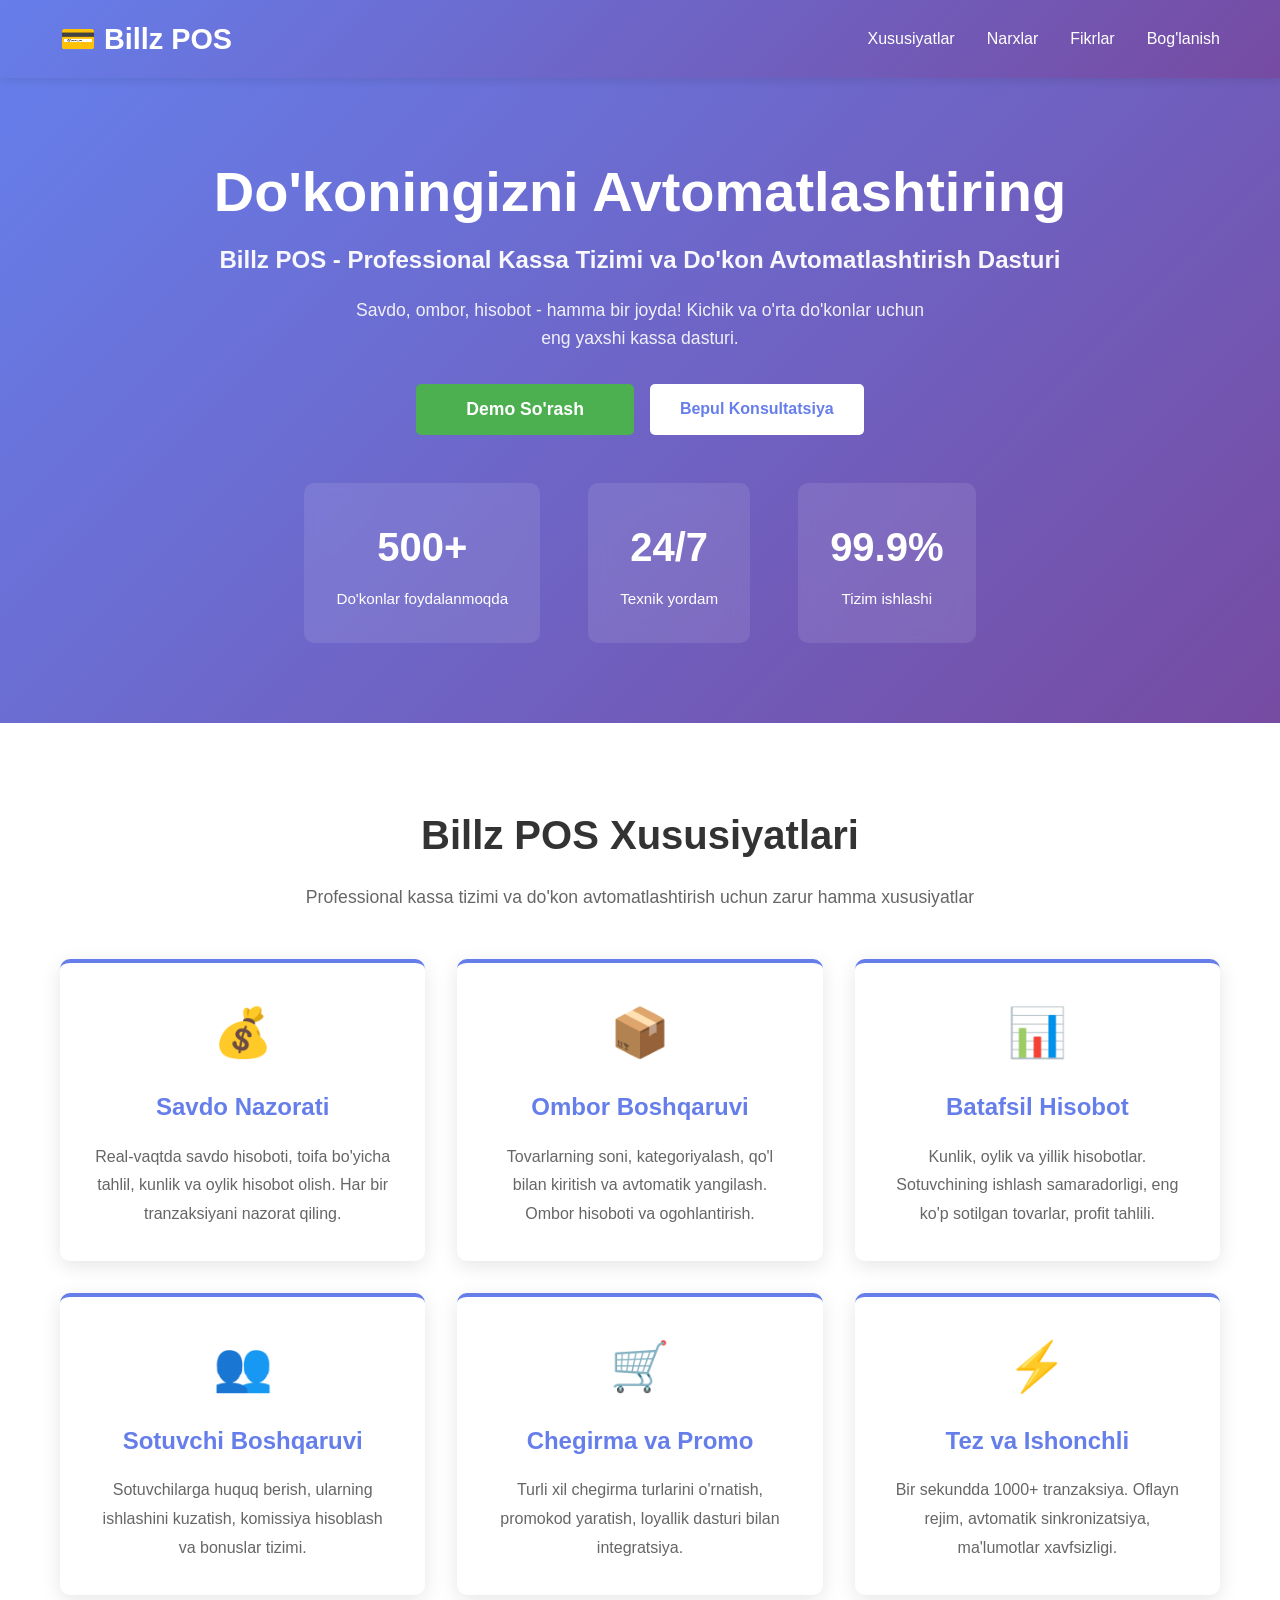
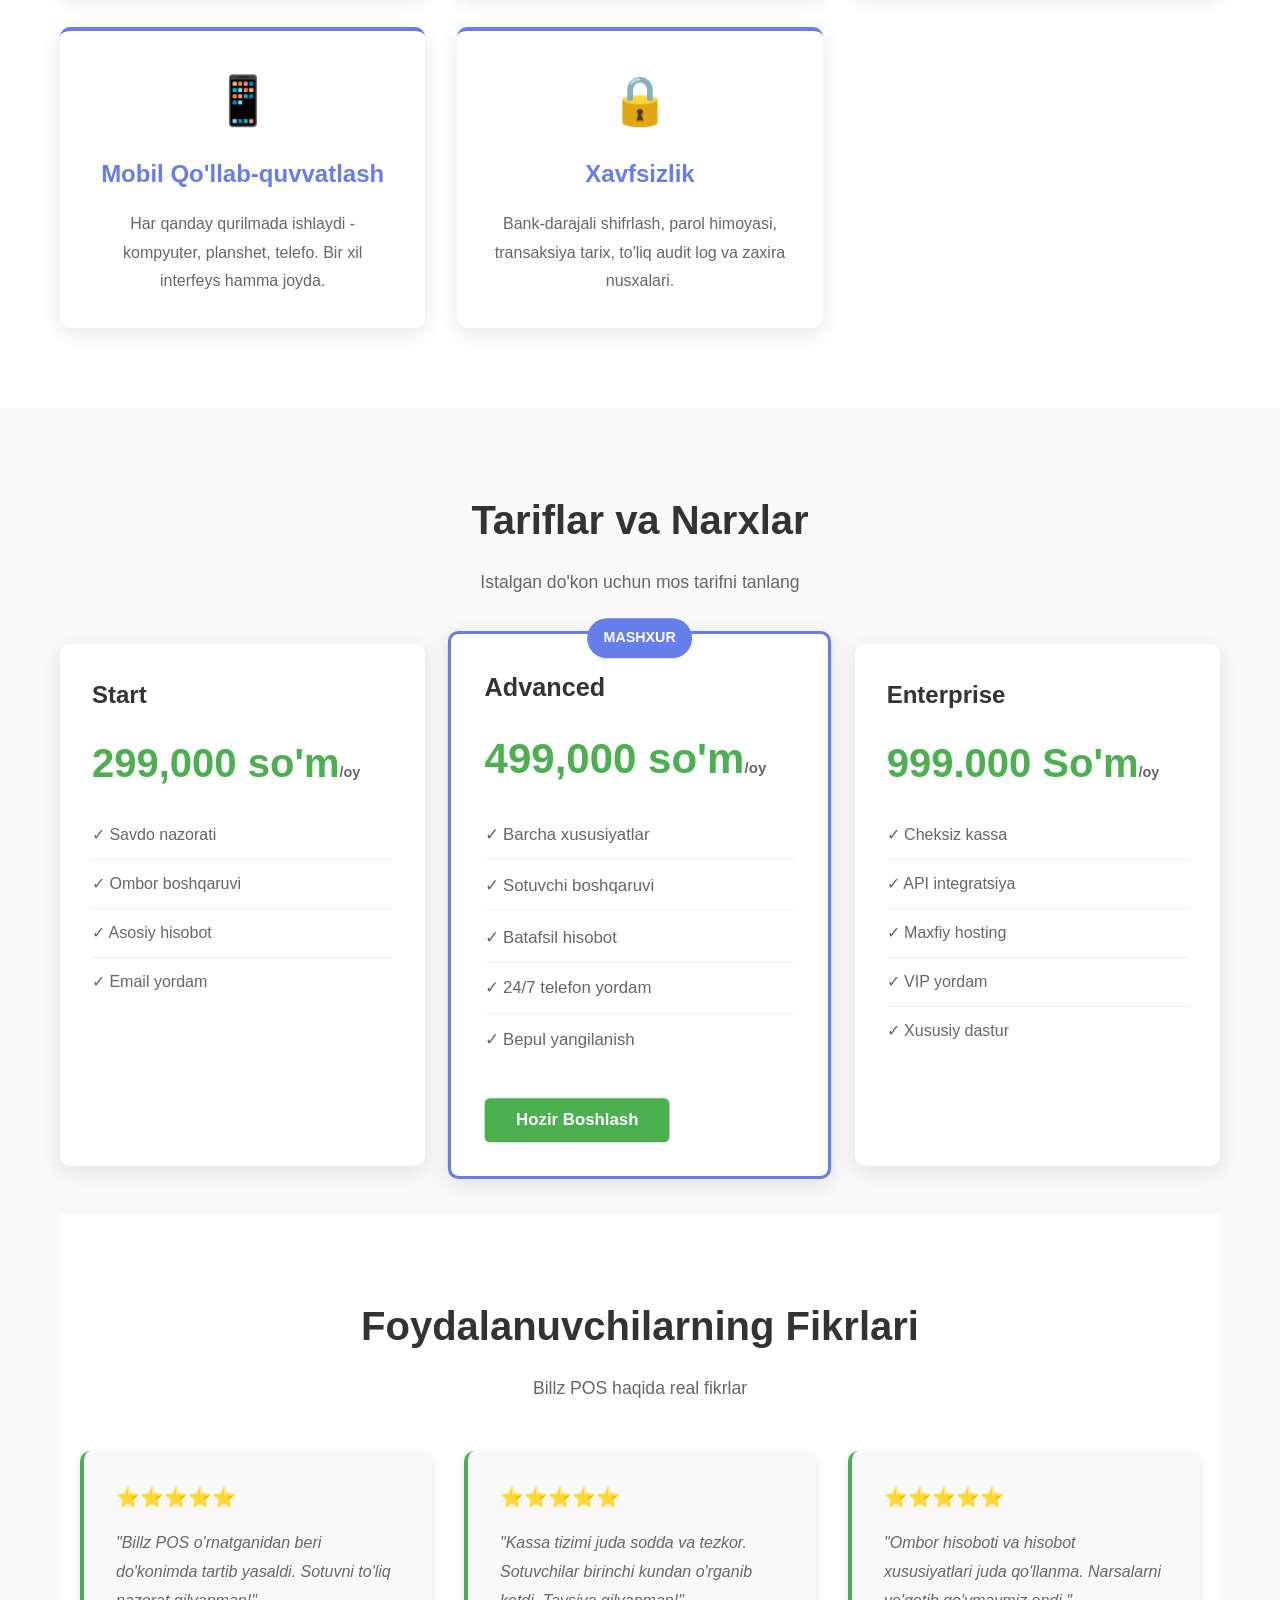
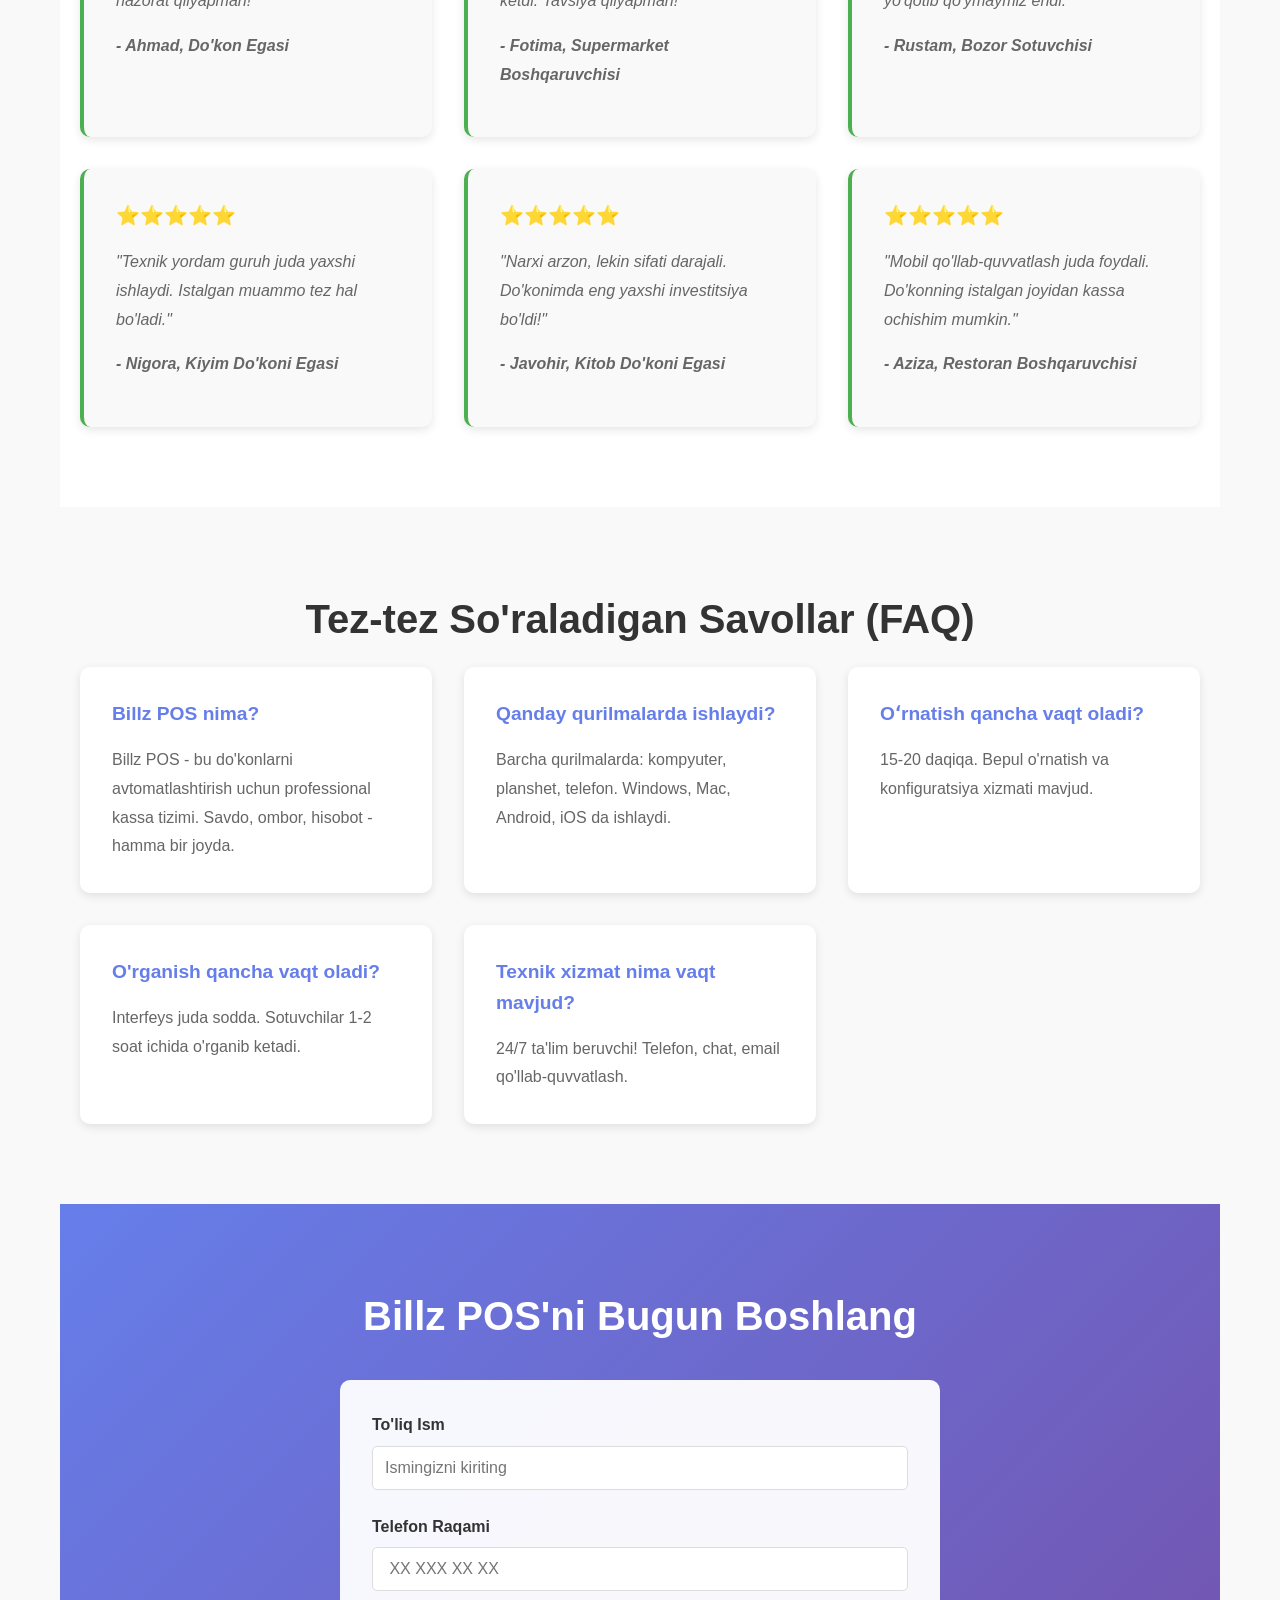
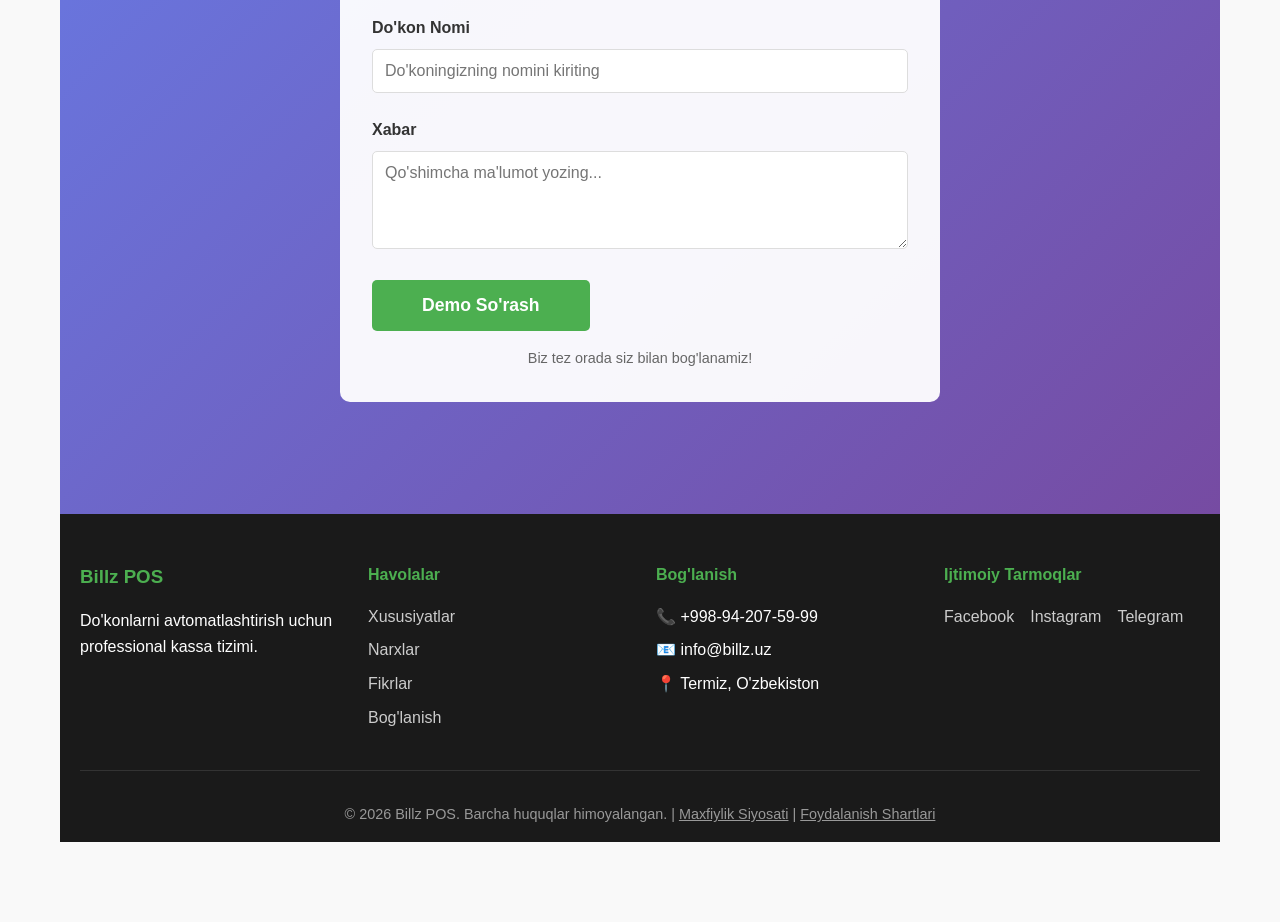
==== index.html @ 4528adb8 "Change demo button to submit type" ====
<!DOCTYPE html>
<html lang="uz">
<head>
  <meta charset="UTF-8">
  <meta name="viewport" content="width=device-width, initial-scale=1.0">
  <meta name="description" content="Billz POS - Do'konlarni avtomatlashtirish tizimi. Savdo, ombor va kassa nazorati. Kichik va o'rta do'konlar uchun ideal kassa tizimi.">
  <meta name="keywords" content="kassa tizim, POS tizim, do'kon avtomatlashtirish, savdo nazorati, ombor hisoboti, kassa dasturi">
  <meta name="author" content="Billz">
  <meta property="og:title" content="Billz POS - Do'konlarni Avtomatlashtirish">
  <meta property="og:description" content="Professional kassa tizimi va do'kon avtomatlashtirish. Savdo, ombor, hisobot - hamma bir joyda!">
  <meta property="og:type" content="website">
  <title>Billz POS - Do'konlarni Avtomatlashtirish | Professional Kassa Tizimi</title>
  <link rel="stylesheet" href="style.css">
  <link rel="icon" href="data:image/svg+xml,<svg xmlns='http://www.w3.org/2000/svg' viewBox='0 0 100 100'><text y='75' font-size='75' fill='%234CAF50'>₼</text></svg>">
</head>
<body>
  <!-- Navbar -->
  <nav class="navbar">
    <div class="container">
      <div class="logo">
        <h1>💳 Billz POS</h1>
      </div>
      <ul class="nav-links">
        <li><a href="#features">Xususiyatlar</a></li>
        <li><a href="#pricing">Narxlar</a></li>
        <li><a href="#reviews">Fikrlar</a></li>
        <li><a href="#contact">Bog'lanish</a></li>
      </ul>
    </div>
  </nav>

  <!-- Hero Section -->
  <section class="hero">
    <div class="container">
      <div class="hero-content">
        <h1>Do'koningizni Avtomatlashtiring</h1>
        <p class="tagline">Billz POS - Professional Kassa Tizimi va Do'kon Avtomatlashtirish Dasturi</p>
        <p class="description">Savdo, ombor, hisobot - hamma bir joyda! Kichik va o'rta do'konlar uchun eng yaxshi kassa dasturi.</p>
        
        <div class="cta-buttons">
          <button type="submit" class="btn btn-primary btn-large">Demo So'rash</button>
          <button class="btn btn-secondary" onclick="scrollToContact()">Bepul Konsultatsiya</button>
        </div>

        <div class="stats">
          <div class="stat">
            <h3>500+</h3>
            <p>Do'konlar foydalanmoqda</p>
          </div>
          <div class="stat">
            <h3>24/7</h3>
            <p>Texnik yordam</p>
          </div>
          <div class="stat">
            <h3>99.9%</h3>
            <p>Tizim ishlashi</p>
          </div>
        </div>
      </div>
    </div>
  </section>

  <!-- Features Section -->
  <section id="features" class="features">
    <div class="container">
      <h2>Billz POS Xususiyatlari</h2>
      <p class="section-subtitle">Professional kassa tizimi va do'kon avtomatlashtirish uchun zarur hamma xususiyatlar</p>

      <div class="features-grid">
        <div class="feature-card">
          <div class="feature-icon">💰</div>
          <h3>Savdo Nazorati</h3>
          <p>Real-vaqtda savdo hisoboti, toifa bo'yicha tahlil, kunlik va oylik hisobot olish. Har bir tranzaksiyani nazorat qiling.</p>
        </div>

        <div class="feature-card">
          <div class="feature-icon">📦</div>
          <h3>Ombor Boshqaruvi</h3>
          <p>Tovarlarning soni, kategoriyalash, qo'l bilan kiritish va avtomatik yangilash. Ombor hisoboti va ogohlantirish.</p>
        </div>

        <div class="feature-card">
          <div class="feature-icon">📊</div>
          <h3>Batafsil Hisobot</h3>
          <p>Kunlik, oylik va yillik hisobotlar. Sotuvchining ishlash samaradorligi, eng ko'p sotilgan tovarlar, profit tahlili.</p>
        </div>

        <div class="feature-card">
          <div class="feature-icon">👥</div>
          <h3>Sotuvchi Boshqaruvi</h3>
          <p>Sotuvchilarga huquq berish, ularning ishlashini kuzatish, komissiya hisoblash va bonuslar tizimi.</p>
        </div>

        <div class="feature-card">
          <div class="feature-icon">🛒</div>
          <h3>Chegirma va Promo</h3>
          <p>Turli xil chegirma turlarini o'rnatish, promokod yaratish, loyallik dasturi bilan integratsiya.</p>
        </div>

        <div class="feature-card">
          <div class="feature-icon">⚡</div>
          <h3>Tez va Ishonchli</h3>
          <p>Bir sekundda 1000+ tranzaksiya. Oflayn rejim, avtomatik sinkronizatsiya, ma'lumotlar xavfsizligi.</p>
        </div>

        <div class="feature-card">
          <div class="feature-icon">📱</div>
          <h3>Mobil Qo'llab-quvvatlash</h3>
          <p>Har qanday qurilmada ishlaydi - kompyuter, planshet, telefo. Bir xil interfeys hamma joyda.</p>
        </div>

        <div class="feature-card">
          <div class="feature-icon">🔒</div>
          <h3>Xavfsizlik</h3>
          <p>Bank-darajali shifrlash, parol himoyasi, transaksiya tarix, to'liq audit log va zaxira nusxalari.</p>
        </div>
      </div>
    </div>
  </section>

  <!-- Pricing Section -->
  <section id="pricing" class="pricing">
    <div class="container">
      <h2>Tariflar va Narxlar</h2>
      <p class="section-subtitle">Istalgan do'kon uchun mos tarifni tanlang</p>

      <div class="pricing-grid">
        <div class="pricing-card">
          <h3>Start</h3>
          <p class="price">299,000 so'm<span>/oy</span></p>
          <ul class="features-list">
            <li>✓ Savdo nazorati</li>
            <li>✓ Ombor boshqaruvi</li>
            <li>✓ Asosiy hisobot</li>
            <li>✓ Email yordam</li>
          </ul>
          <button class="btn btn-outline">Tanlash</button>
        </div>

        <div class="pricing-card featured">
          <span class="badge">MASHXUR</span>
          <h3>Advanced</h3>
          <p class="price">499,000 so'm<span>/oy</span></p>
          <ul class="features-list">
            <li>✓ Barcha xususiyatlar</li>
            <li>✓ Sotuvchi boshqaruvi</li>
            <li>✓ Batafsil hisobot</li>
            <li>✓ 24/7 telefon yordam</li>
            <li>✓ Bepul yangilanish</li>
          </ul>
          <button class="btn btn-primary">Hozir Boshlash</button>
        </div>

        <div class="pricing-card">
          <h3>Enterprise</h3>
          <p class="price">999.000 So'm<span>/oy</span></p>
          <ul class="features-list">
            <li>✓ Cheksiz kassa</li>
            <li>✓ API integratsiya</li>
            <li>✓ Maxfiy hosting</li>
            <li>✓ VIP yordam</li>
            <li>✓ Xususiy dastur</li>
          </ul>
          <button class="btn btn-outline">Murojaat Qilish</button>
        </div>
      </div>

  <!-- Reviews Section -->
  <section id="reviews" class="reviews">
    <div class="container">
      <h2>Foydalanuvchilarning Fikrlari</h2>
      <p class="section-subtitle">Billz POS haqida real fikrlar</p>

      <div class="reviews-grid">
        <div class="review-card">
          <div class="stars">⭐⭐⭐⭐⭐</div>
          <p>"Billz POS o'rnatganidan beri do'konimda tartib yasaldi. Sotuvni to'liq nazorat qilyapman!"</p>
          <p class="reviewer">- Ahmad, Do'kon Egasi</p>
        </div>

        <div class="review-card">
          <div class="stars">⭐⭐⭐⭐⭐</div>
          <p>"Kassa tizimi juda sodda va tezkor. Sotuvchilar birinchi kundan o'rganib ketdi. Tavsiya qilyapman!"</p>
          <p class="reviewer">- Fotima, Supermarket Boshqaruvchisi</p>
        </div>

        <div class="review-card">
          <div class="stars">⭐⭐⭐⭐⭐</div>
          <p>"Ombor hisoboti va hisobot xususiyatlari juda qo'llanma. Narsalarni yo'qotib qo'ymaymiz endi."</p>
          <p class="reviewer">- Rustam, Bozor Sotuvchisi</p>
        </div>

        <div class="review-card">
          <div class="stars">⭐⭐⭐⭐⭐</div>
          <p>"Texnik yordam guruh juda yaxshi ishlaydi. Istalgan muammo tez hal bo'ladi."</p>
          <p class="reviewer">- Nigora, Kiyim Do'koni Egasi</p>
        </div>

        <div class="review-card">
          <div class="stars">⭐⭐⭐⭐⭐</div>
          <p>"Narxi arzon, lekin sifati darajali. Do'konimda eng yaxshi investitsiya bo'ldi!"</p>
          <p class="reviewer">- Javohir, Kitob Do'koni Egasi</p>
        </div>

        <div class="review-card">
          <div class="stars">⭐⭐⭐⭐⭐</div>
          <p>"Mobil qo'llab-quvvatlash juda foydali. Do'konning istalgan joyidan kassa ochishim mumkin."</p>
          <p class="reviewer">- Aziza, Restoran Boshqaruvchisi</p>
        </div>
      </div>
    </div>
  </section>

  <!-- FAQ Section -->
  <section class="faq">
    <div class="container">
      <h2>Tez-tez So'raladigan Savollar (FAQ)</h2>
      
      <div class="faq-grid">
        <div class="faq-item">
          <h3>Billz POS nima?</h3>
          <p>Billz POS - bu do'konlarni avtomatlashtirish uchun professional kassa tizimi. Savdo, ombor, hisobot - hamma bir joyda.</p>
        </div>

        <div class="faq-item">
          <h3>Qanday qurilmalarda ishlaydi?</h3>
          <p>Barcha qurilmalarda: kompyuter, planshet, telefon. Windows, Mac, Android, iOS da ishlaydi.</p>
        </div>

        <div class="faq-item">
          <h3>Oʻrnatish qancha vaqt oladi?</h3>
          <p>15-20 daqiqa. Bepul o'rnatish va konfiguratsiya xizmati mavjud.</p>
        </div>

        <div class="faq-item">
          <h3>O'rganish qancha vaqt oladi?</h3>
          <p>Interfeys juda sodda. Sotuvchilar 1-2 soat ichida o'rganib ketadi.</p>
        </div>

 

        <div class="faq-item">
          <h3>Texnik xizmat nima vaqt mavjud?</h3>
          <p>24/7 ta'lim beruvchi! Telefon, chat, email qo'llab-quvvatlash.</p>
        </div>
      </div>
    </div>
  </section>

  <!-- Contact Section -->
  <section id="contact" class="contact">
    <div class="container">
      <h2>Billz POS'ni Bugun Boshlang</h2>

      <form class="contact-form" onsubmit="handleSubmit(event)">
        <div class="form-group">
          <label>To'liq Ism</label>
          <input type="text" placeholder="Ismingizni kiriting" required>
        </div>

        <div class="form-group">
          <label>Telefon Raqami</label>
          <input type="tel" placeholder=" XX XXX XX XX" required>
        </div>

        <div class="form-group">
          <label>Do'kon Nomi</label>
          <input type="text" placeholder="Do'koningizning nomini kiriting" required>
        </div>

        <div class="form-group">
          <label>Xabar</label>
          <textarea placeholder="Qo'shimcha ma'lumot yozing..." rows="4"></textarea>
        </div>

        <button type="submit" class="btn btn-primary btn-large">Demo So'rash</button>
        <p class="form-note">Biz tez orada siz bilan bog'lanamiz!</p>
      </form>
    </div>
  </section>

  <!-- Footer -->
  <footer class="footer">
    <div class="container">
      <div class="footer-content">
        <div class="footer-section">
          <h3>Billz POS</h3>
          <p>Do'konlarni avtomatlashtirish uchun professional kassa tizimi.</p>
        </div>

        <div class="footer-section">
          <h4>Havolalar</h4>
          <ul>
            <li><a href="#features">Xususiyatlar</a></li>
            <li><a href="#pricing">Narxlar</a></li>
            <li><a href="#reviews">Fikrlar</a></li>
            <li><a href="#contact">Bog'lanish</a></li>
          </ul>
        </div>

        <div class="footer-section">
          <h4>Bog'lanish</h4>
          <ul>
            <li>📞 +998-94-207-59-99</li>
            <li>📧 info@billz.uz</li>
            <li>📍 Termiz, O'zbekiston</li>
          </ul>
        </div>

        <div class="footer-section">
          <h4>Ijtimoiy Tarmoqlar</h4>
          <div class="social-links">
            <a href="#">Facebook</a>
            <a href="#">Instagram</a>
            <a href="#">Telegram</a>
          </div>
        </div>
      </div>

      <div class="footer-bottom">
        <p>&copy; 2026 Billz POS. Barcha huquqlar himoyalangan. | <a href="#">Maxfiylik Siyosati</a> | <a href="#">Foydalanish Shartlari</a></p>
      </div>
    </div>
  </footer>

  <script src="script.js"></script>
</body>
</html>
---- style.css ----
* {
  margin: 0;
  padding: 0;
  box-sizing: border-box;
}

body {
  font-family: 'Segoe UI', Tahoma, Geneva, Verdana, sans-serif;
  line-height: 1.6;
  color: #333;
  background-color: #f9f9f9;
}

.container {
  max-width: 1200px;
  margin: 0 auto;
  padding: 0 20px;
}

/* Navbar */
.navbar {
  background: linear-gradient(135deg, #667eea 0%, #764ba2 100%);
  color: white;
  padding: 1rem 0;
  position: sticky;
  top: 0;
  z-index: 100;
  box-shadow: 0 2px 10px rgba(0, 0, 0, 0.1);
}

.navbar .container {
  display: flex;
  justify-content: space-between;
  align-items: center;
}

.navbar .logo h1 {
  font-size: 1.8rem;
  font-weight: bold;
}

.nav-links {
  display: flex;
  list-style: none;
  gap: 2rem;
}

.nav-links a {
  color: white;
  text-decoration: none;
  transition: opacity 0.3s;
  font-weight: 500;
}

.nav-links a:hover {
  opacity: 0.8;
}

/* Hero Section */
.hero {
  background: linear-gradient(135deg, #667eea 0%, #764ba2 100%);
  color: white;
  padding: 80px 0;
  text-align: center;
}

.hero-content h1 {
  font-size: 3.5rem;
  margin-bottom: 1rem;
  font-weight: bold;
  line-height: 1.2;
}

.hero-content .tagline {
  font-size: 1.5rem;
  margin-bottom: 1rem;
  opacity: 0.95;
  font-weight: 600;
}

.hero-content .description {
  font-size: 1.1rem;
  margin-bottom: 2rem;
  opacity: 0.9;
  max-width: 600px;
  margin-left: auto;
  margin-right: auto;
}

/* CTA Buttons */
.cta-buttons {
  display: flex;
  gap: 1rem;
  justify-content: center;
  margin-bottom: 3rem;
  flex-wrap: wrap;
}

.btn {
  padding: 12px 30px;
  border: none;
  border-radius: 5px;
  font-size: 1rem;
  font-weight: 600;
  cursor: pointer;
  transition: all 0.3s ease;
  text-decoration: none;
  display: inline-block;
}

.btn-primary {
  background: #4CAF50;
  color: white;
}

.btn-primary:hover {
  background: #45a049;
  transform: translateY(-2px);
  box-shadow: 0 5px 15px rgba(76, 175, 80, 0.4);
}

.btn-secondary {
  background: white;
  color: #667eea;
}

.btn-secondary:hover {
  background: #f0f0f0;
  transform: translateY(-2px);
}

.btn-outline {
  background: transparent;
  color: white;
  border: 2px solid white;
}

.btn-outline:hover {
  background: white;
  color: #667eea;
}

.btn-large {
  padding: 15px 50px;
  font-size: 1.1rem;
}

/* Stats */
.stats {
  display: flex;
  justify-content: center;
  gap: 3rem;
  flex-wrap: wrap;
  margin-top: 2rem;
}

.stat {
  background: rgba(255, 255, 255, 0.1);
  padding: 2rem;
  border-radius: 10px;
  backdrop-filter: blur(10px);
}

.stat h3 {
  font-size: 2.5rem;
  margin-bottom: 0.5rem;
}

.stat p {
  font-size: 0.95rem;
}

/* Features Section */
.features {
  padding: 80px 0;
  background: white;
}

.features h2,
.pricing h2,
.reviews h2,
.faq h2 {
  font-size: 2.5rem;
  text-align: center;
  margin-bottom: 1rem;
  color: #333;
}

.section-subtitle {
  text-align: center;
  font-size: 1.1rem;
  color: #666;
  margin-bottom: 3rem;
}

.features-grid {
  display: grid;
  grid-template-columns: repeat(auto-fit, minmax(300px, 1fr));
  gap: 2rem;
}

.feature-card {
  background: white;
  padding: 2rem;
  border-radius: 10px;
  box-shadow: 0 5px 20px rgba(0, 0, 0, 0.1);
  transition: all 0.3s ease;
  border-top: 4px solid #667eea;
  text-align: center;
}

.feature-card:hover {
  transform: translateY(-10px);
  box-shadow: 0 10px 30px rgba(0, 0, 0, 0.15);
}

.feature-icon {
  font-size: 3rem;
  margin-bottom: 1rem;
}

.feature-card h3 {
  font-size: 1.5rem;
  margin-bottom: 1rem;
  color: #667eea;
}

.feature-card p {
  color: #666;
  line-height: 1.8;
}

/* Pricing Section */
.pricing {
  padding: 80px 0;
  background: #f9f9f9;
}

.pricing-grid {
  display: grid;
  grid-template-columns: repeat(auto-fit, minmax(300px, 1fr));
  gap: 2rem;
  margin-bottom: 3rem;
}

.pricing-card {
  background: white;
  padding: 2rem;
  border-radius: 10px;
  box-shadow: 0 5px 20px rgba(0, 0, 0, 0.1);
  transition: all 0.3s ease;
  position: relative;
}

.pricing-card:hover {
  transform: translateY(-10px);
  box-shadow: 0 10px 30px rgba(0, 0, 0, 0.15);
}

.pricing-card.featured {
  border: 3px solid #667eea;
  transform: scale(1.05);
}

.pricing-card .badge {
  position: absolute;
  top: -15px;
  left: 50%;
  transform: translateX(-50%);
  background: #667eea;
  color: white;
  padding: 0.5rem 1rem;
  border-radius: 20px;
  font-size: 0.85rem;
  font-weight: bold;
}

.pricing-card h3 {
  font-size: 1.5rem;
  margin-bottom: 1rem;
  color: #333;
}

.price {
  font-size: 2.5rem;
  color: #4CAF50;
  font-weight: bold;
  margin-bottom: 1rem;
}

.price span {
  font-size: 0.9rem;
  color: #666;
}

.features-list {
  list-style: none;
  margin-bottom: 2rem;
}

.features-list li {
  padding: 0.7rem 0;
  border-bottom: 1px solid #eee;
  color: #666;
}

.features-list li:last-child {
  border-bottom: none;
}

.pricing-note {
  text-align: center;
  background: #fff3cd;
  padding: 1.5rem;
  border-radius: 10px;
  color: #856404;
}

/* Reviews Section */
.reviews {
  padding: 80px 0;
  background: white;
}

.reviews-grid {
  display: grid;
  grid-template-columns: repeat(auto-fit, minmax(300px, 1fr));
  gap: 2rem;
}

.review-card {
  background: #f9f9f9;
  padding: 2rem;
  border-radius: 10px;
  box-shadow: 0 3px 10px rgba(0, 0, 0, 0.1);
  border-left: 4px solid #4CAF50;
}

.review-card .stars {
  font-size: 1.2rem;
  margin-bottom: 1rem;
}

.review-card p {
  margin-bottom: 1rem;
  color: #666;
  line-height: 1.8;
  font-style: italic;
}

.reviewer {
  font-weight: 600;
  color: #667eea;
  font-style: normal;
}

/* FAQ Section */
.faq {
  padding: 80px 0;
  background: #f9f9f9;
}

.faq-grid {
  display: grid;
  grid-template-columns: repeat(auto-fit, minmax(300px, 1fr));
  gap: 2rem;
}

.faq-item {
  background: white;
  padding: 2rem;
  border-radius: 10px;
  box-shadow: 0 3px 10px rgba(0, 0, 0, 0.1);
}

.faq-item h3 {
  color: #667eea;
  margin-bottom: 1rem;
  font-size: 1.2rem;
}

.faq-item p {
  color: #666;
  line-height: 1.8;
}

/* Contact Section */
.contact {
  padding: 80px 0;
  background: linear-gradient(135deg, #667eea 0%, #764ba2 100%);
  color: white;
}

.contact h2 {
  color: white;
}

.contact-form {
  max-width: 600px;
  margin: 2rem auto;
  background: rgba(255, 255, 255, 0.95);
  padding: 2rem;
  border-radius: 10px;
  color: #333;
}

.form-group {
  margin-bottom: 1.5rem;
}

.form-group label {
  display: block;
  margin-bottom: 0.5rem;
  font-weight: 600;
  color: #333;
}

.form-group input,
.form-group textarea {
  width: 100%;
  padding: 12px;
  border: 1px solid #ddd;
  border-radius: 5px;
  font-size: 1rem;
  font-family: inherit;
}

.form-group input:focus,
.form-group textarea:focus {
  outline: none;
  border-color: #667eea;
  box-shadow: 0 0 5px rgba(102, 126, 234, 0.3);
}

.form-note {
  text-align: center;
  color: #666;
  margin-top: 1rem;
  font-size: 0.9rem;
}

/* Footer */
.footer {
  background: #1a1a1a;
  color: white;
  padding: 3rem 0 1rem;
}

.footer-content {
  display: grid;
  grid-template-columns: repeat(auto-fit, minmax(250px, 1fr));
  gap: 2rem;
  margin-bottom: 2rem;
}

.footer-section h3,
.footer-section h4 {
  margin-bottom: 1rem;
  color: #4CAF50;
}

.footer-section ul {
  list-style: none;
}

.footer-section ul li {
  margin-bottom: 0.5rem;
}

.footer-section a {
  color: #ccc;
  text-decoration: none;
  transition: color 0.3s;
}

.footer-section a:hover {
  color: #4CAF50;
}

.social-links {
  display: flex;
  gap: 1rem;
}

.footer-bottom {
  text-align: center;
  padding-top: 2rem;
  border-top: 1px solid #333;
  color: #999;
  font-size: 0.9rem;
}

.footer-bottom a {
  color: #999;
}

.footer-bottom a:hover {
  color: #4CAF50;
}

/* Responsive Design */
@media (max-width: 768px) {
  .nav-links {
    gap: 1rem;
    font-size: 0.9rem;
  }

  .hero-content h1 {
    font-size: 2.5rem;
  }

  .hero-content .tagline {
    font-size: 1.2rem;
  }

  .cta-buttons {
    flex-direction: column;
    gap: 0.5rem;
  }

  .btn {
    width: 100%;
  }

  .stats {
    gap: 1.5rem;
    margin-top: 1rem;
  }

  .stat {
    padding: 1rem;
  }

  .stat h3 {
    font-size: 2rem;
  }

  .features h2,
  .pricing h2,
  .reviews h2,
  .faq h2 {
    font-size: 2rem;
  }

  .pricing-card.featured {
    transform: scale(1);
  }

  .contact-form {
    padding: 1.5rem;
  }
}

@media (max-width: 480px) {
  .navbar .logo h1 {
    font-size: 1.3rem;
  }

  .nav-links {
    gap: 0.5rem;
    font-size: 0.75rem;
  }

  .hero-content h1 {
    font-size: 1.8rem;
  }

  .hero-content .tagline {
    font-size: 1rem;
  }

  .hero-content .description {
    font-size: 0.95rem;
  }

  .features-grid,
  .pricing-grid,
  .reviews-grid,
  .faq-grid {
    grid-template-columns: 1fr;
  }

  .footer-content {
    grid-template-columns: 1fr;
  }
}
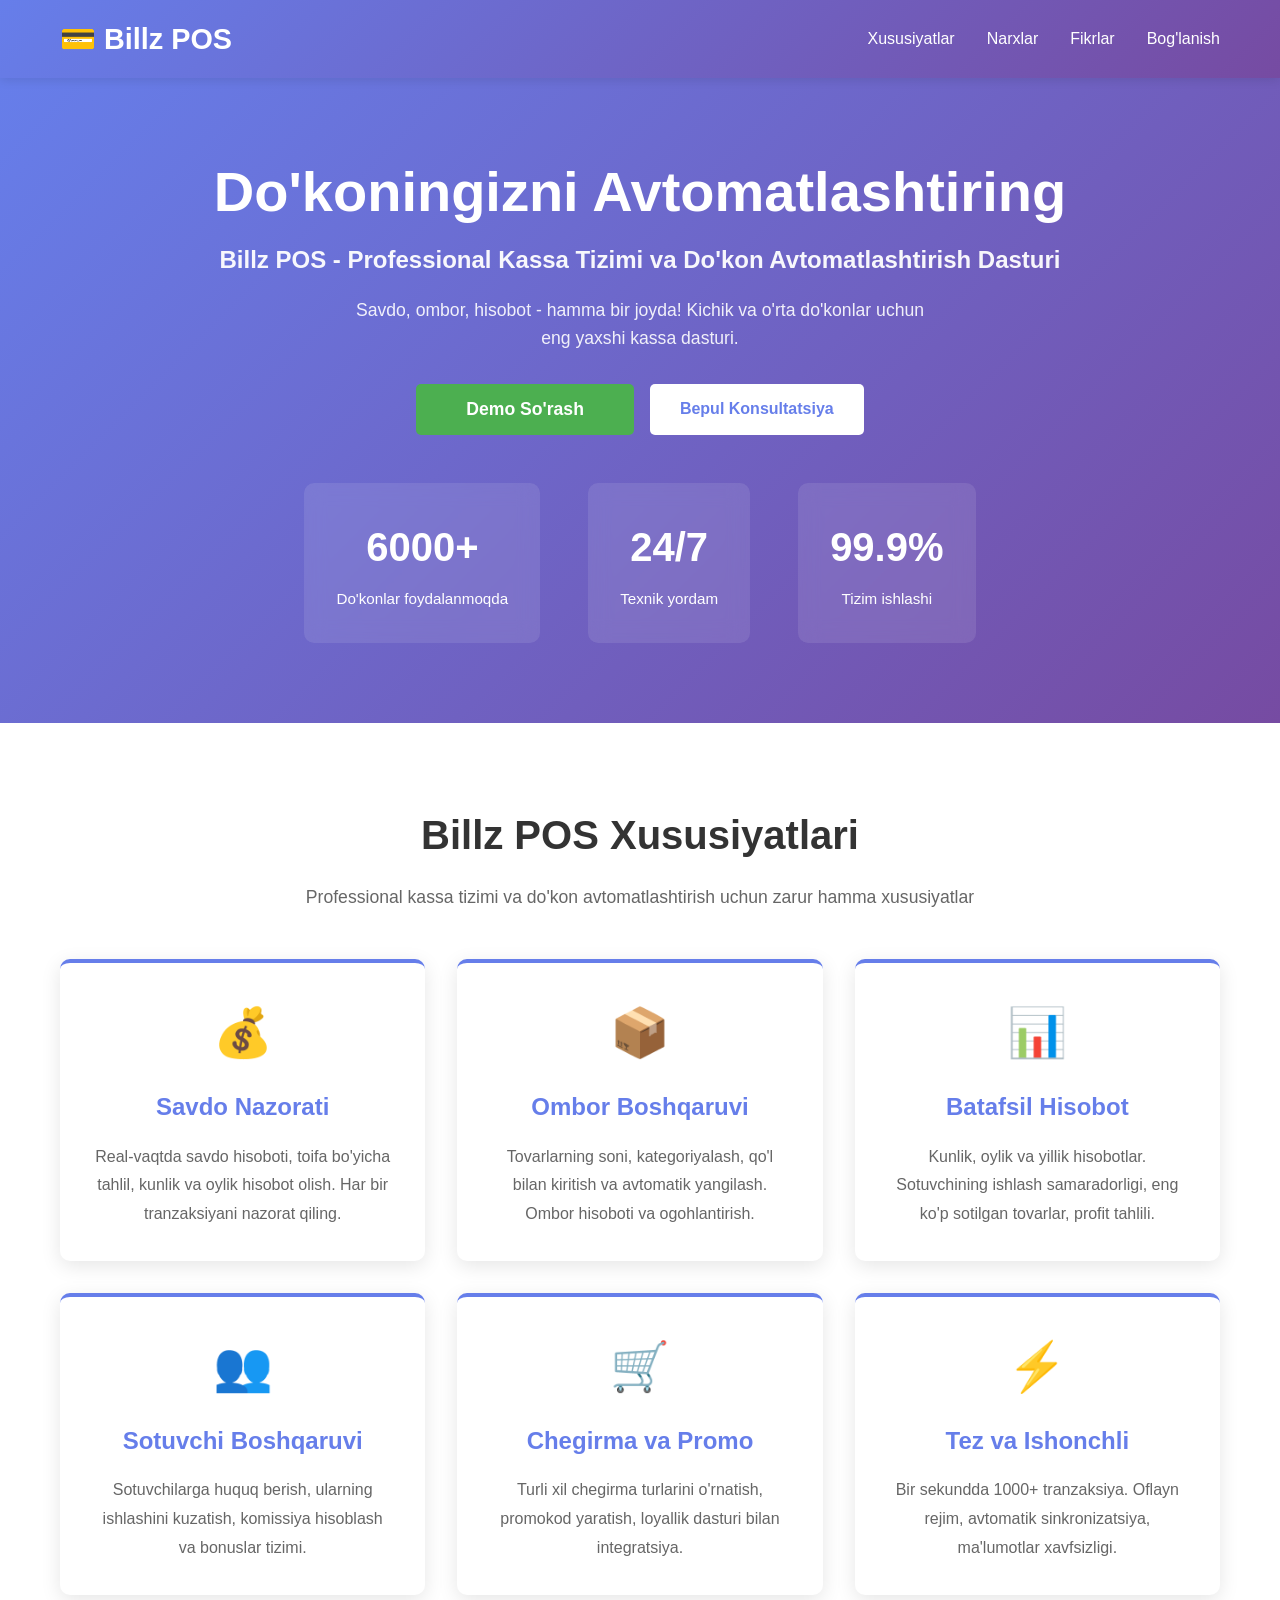
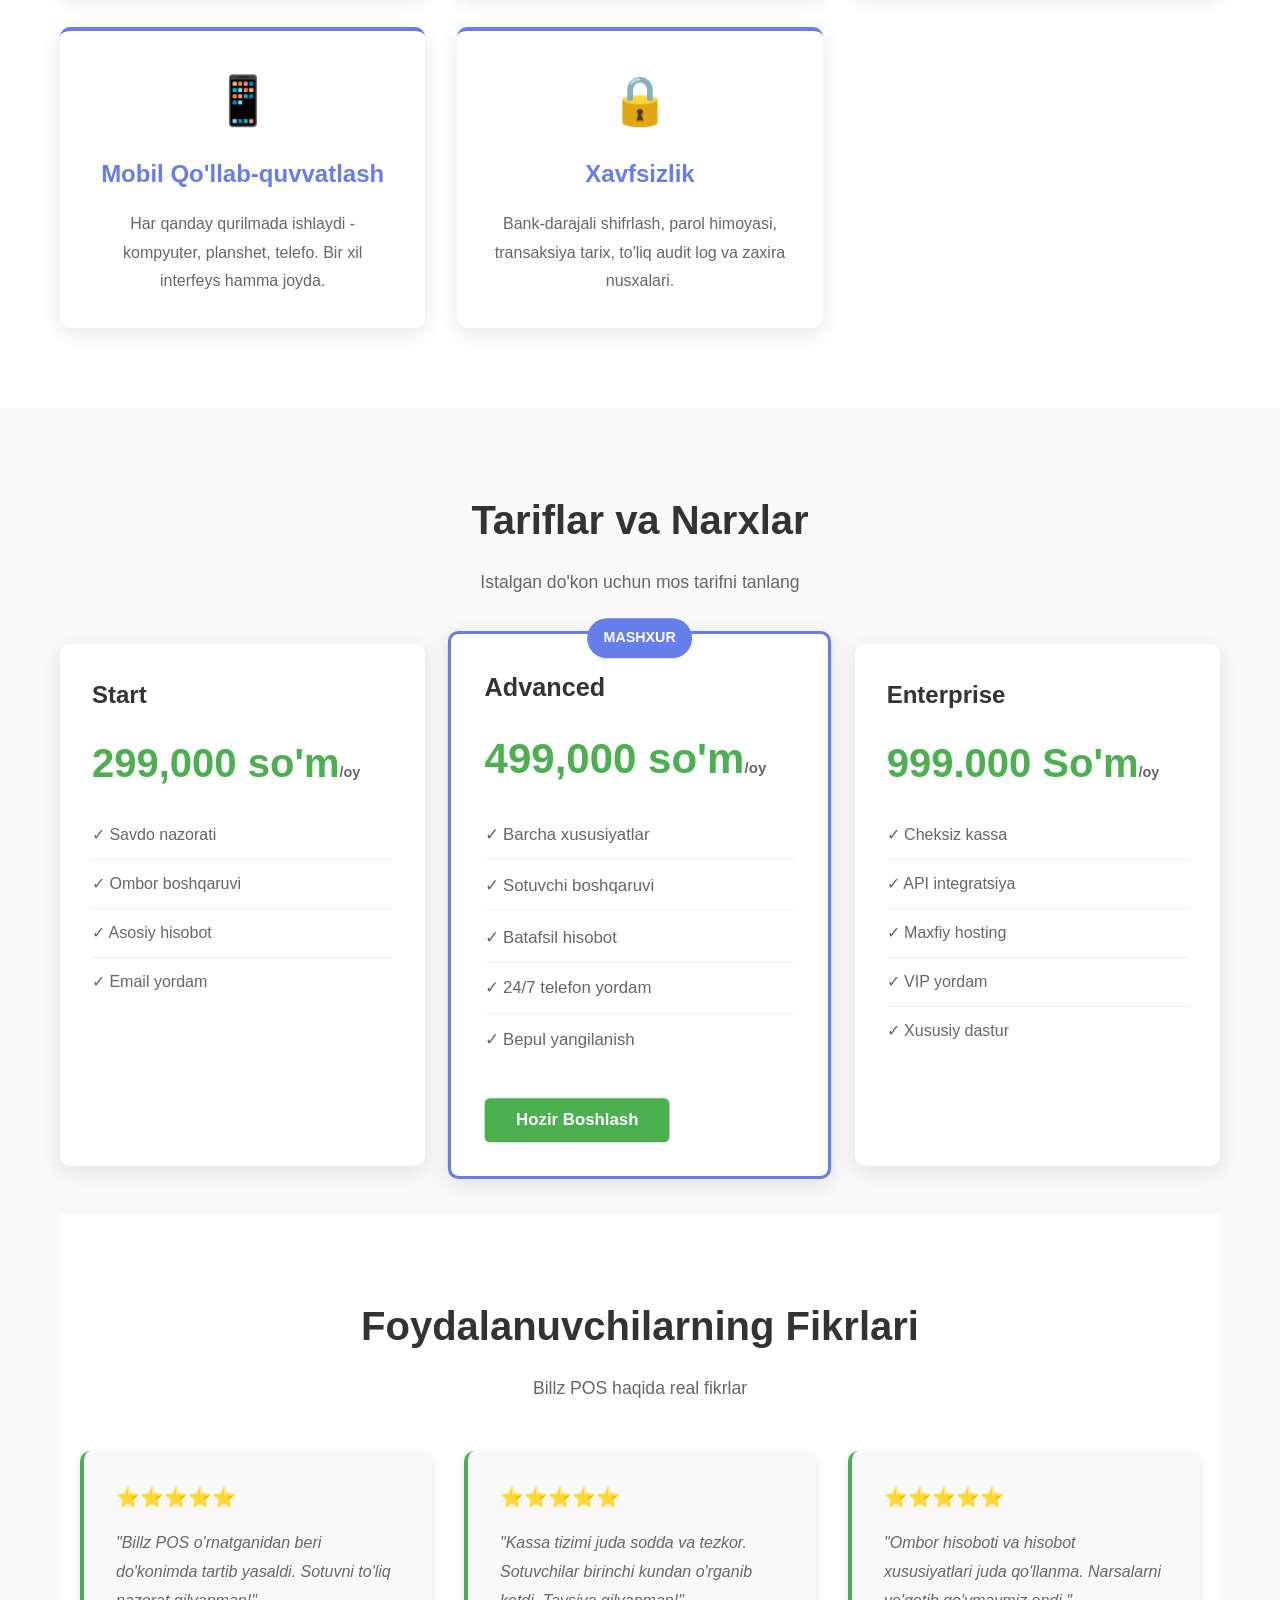
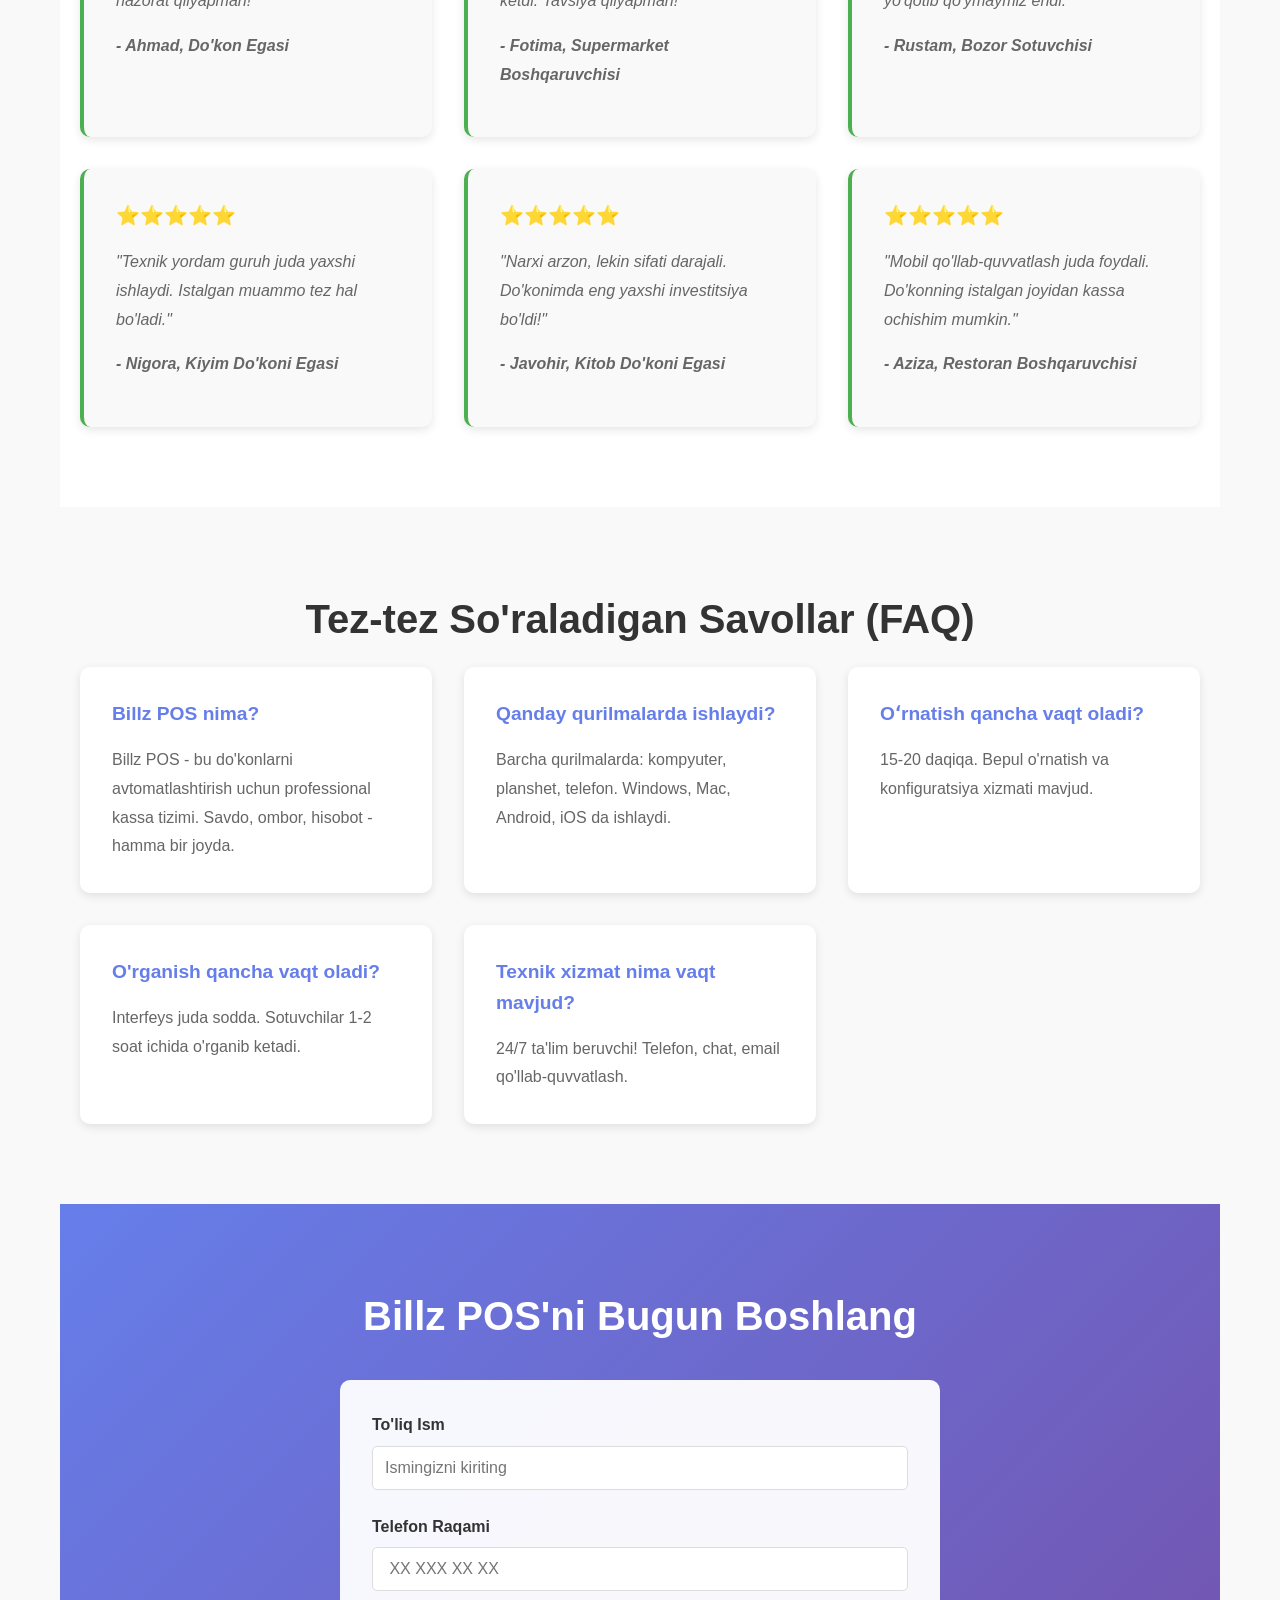
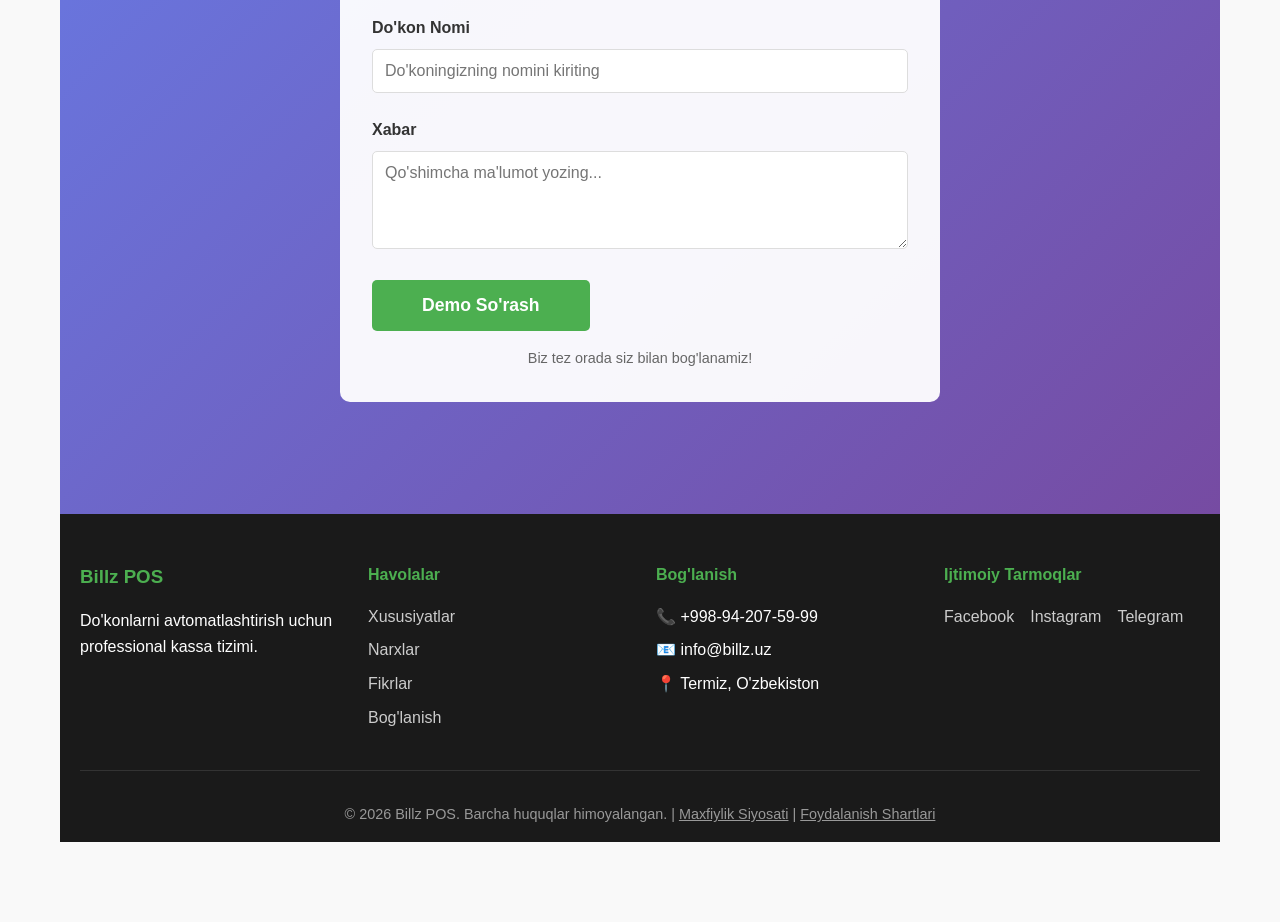
==== commit cb699a2d: "Update index.html" ====
--- a/index.html
+++ b/index.html
@@ -44,7 +44,7 @@
 
         <div class="stats">
           <div class="stat">
-            <h3>500+</h3>
+            <h3>6000+</h3>
             <p>Do'konlar foydalanmoqda</p>
           </div>
           <div class="stat">
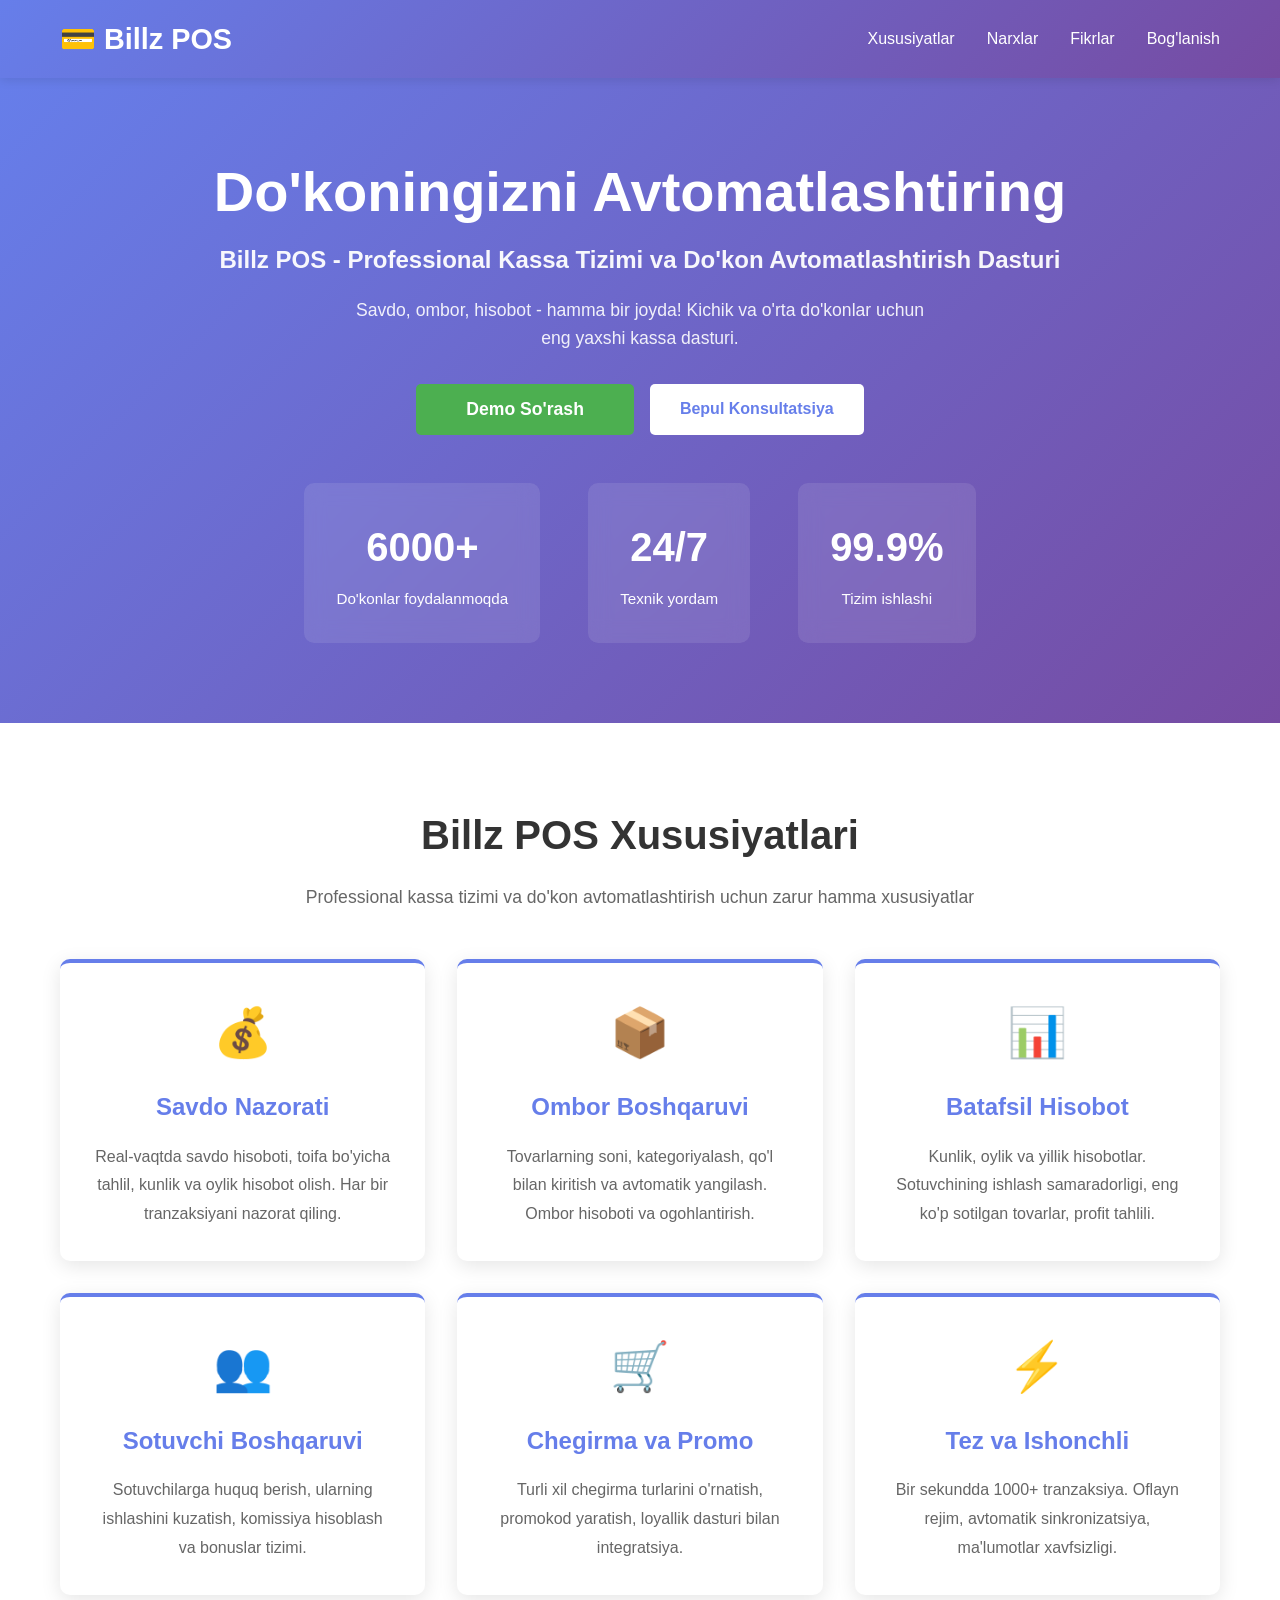
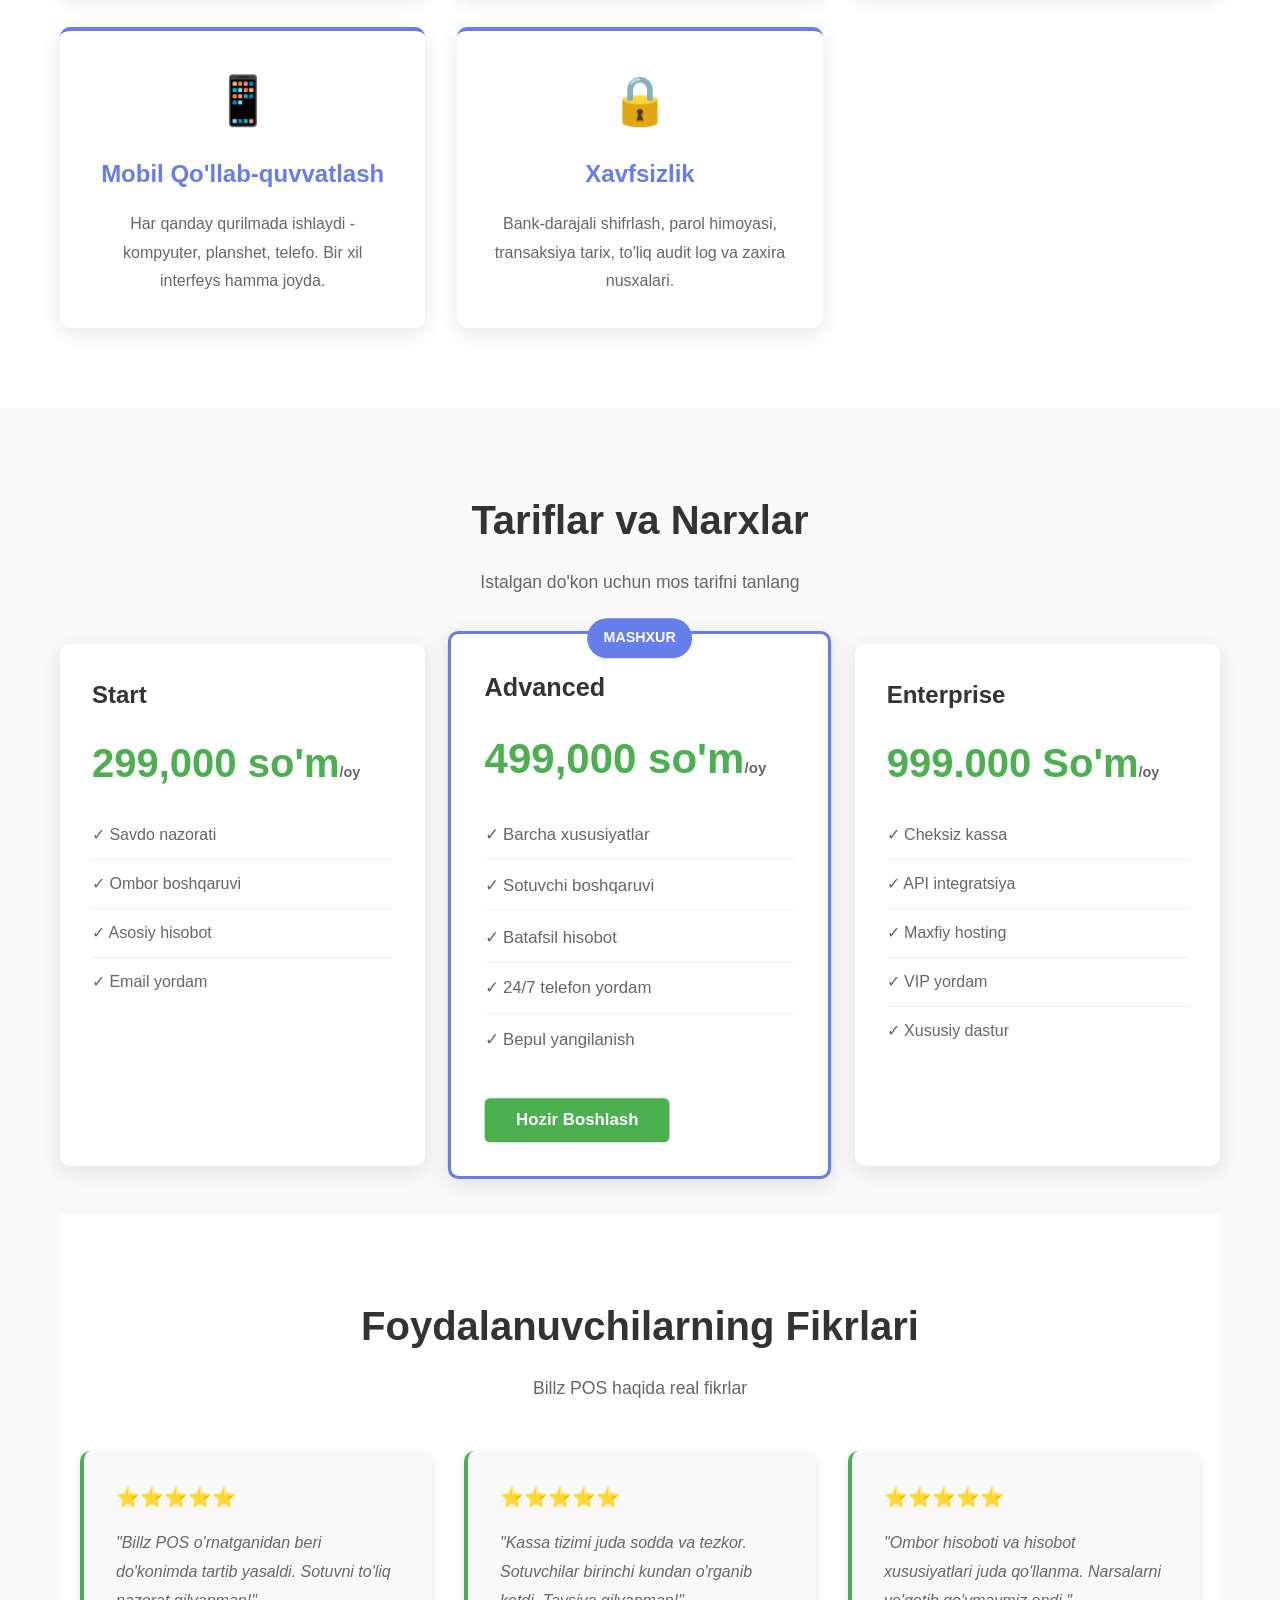
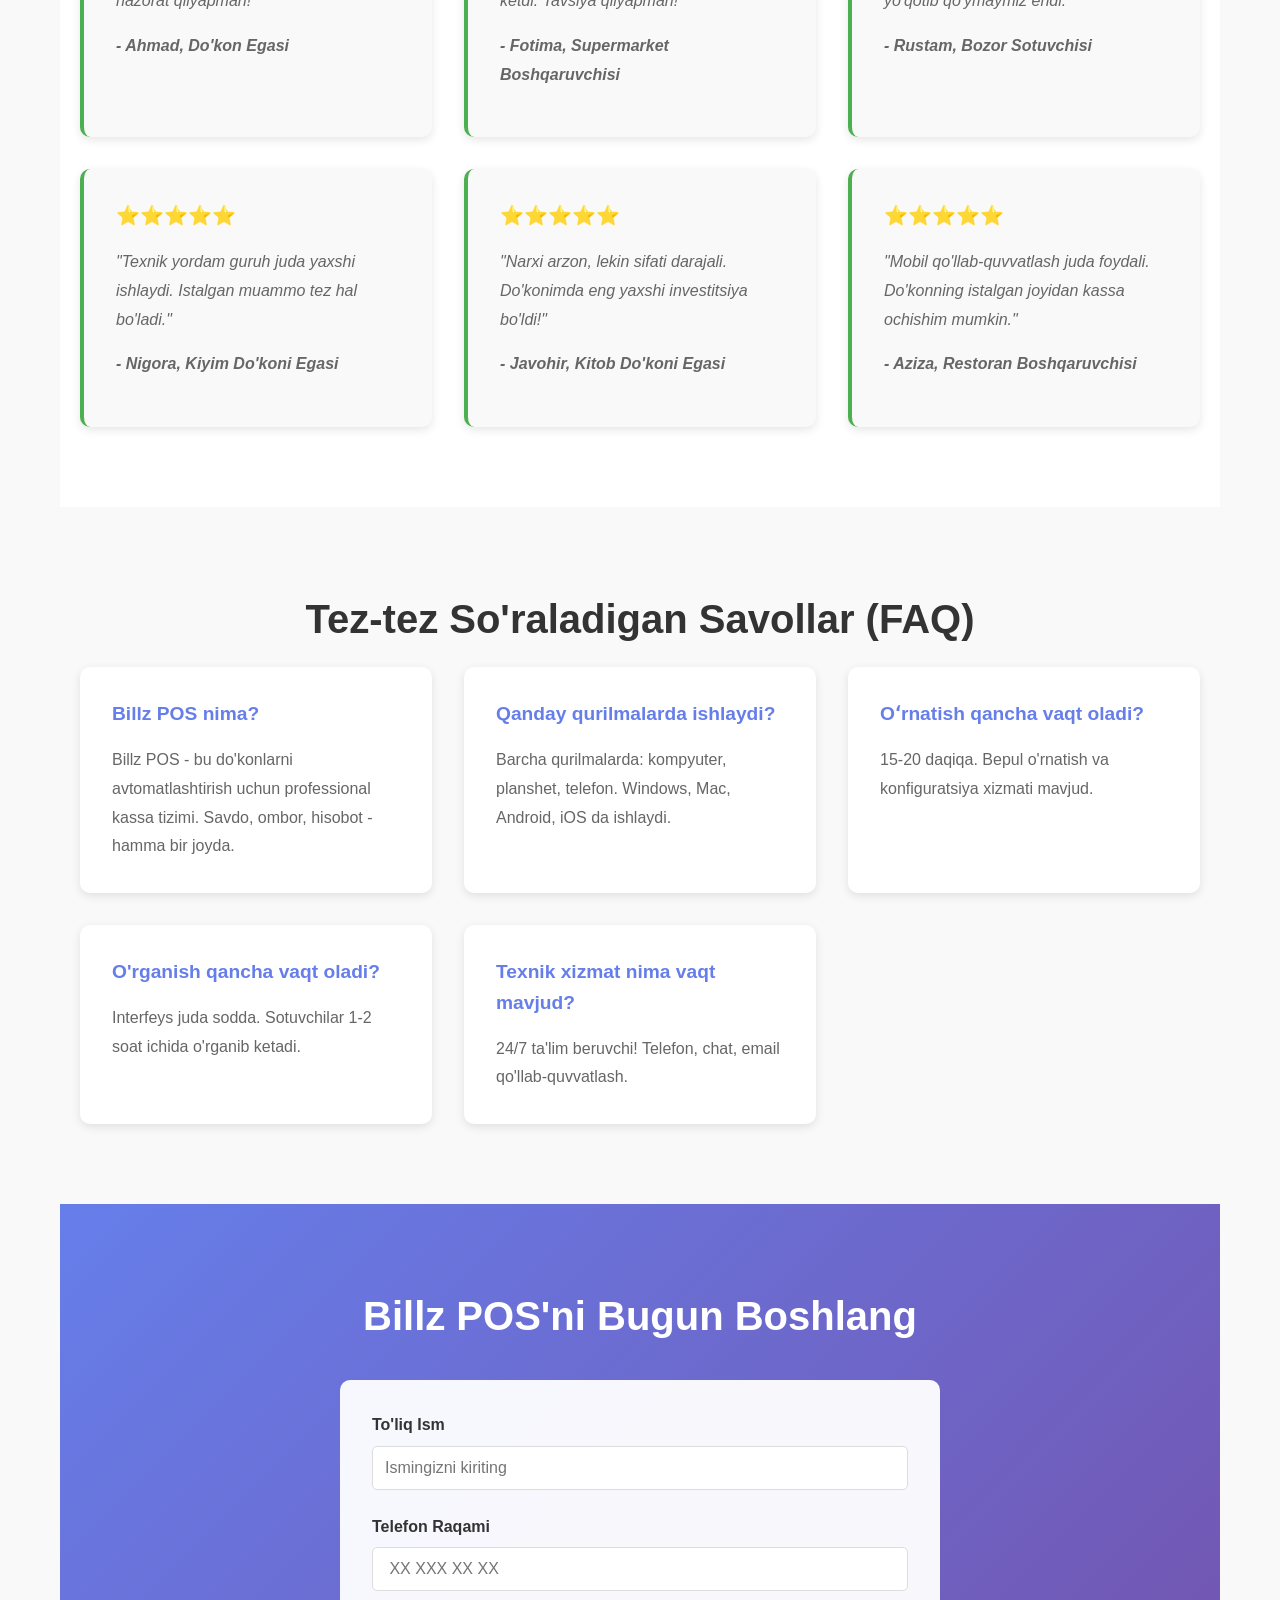
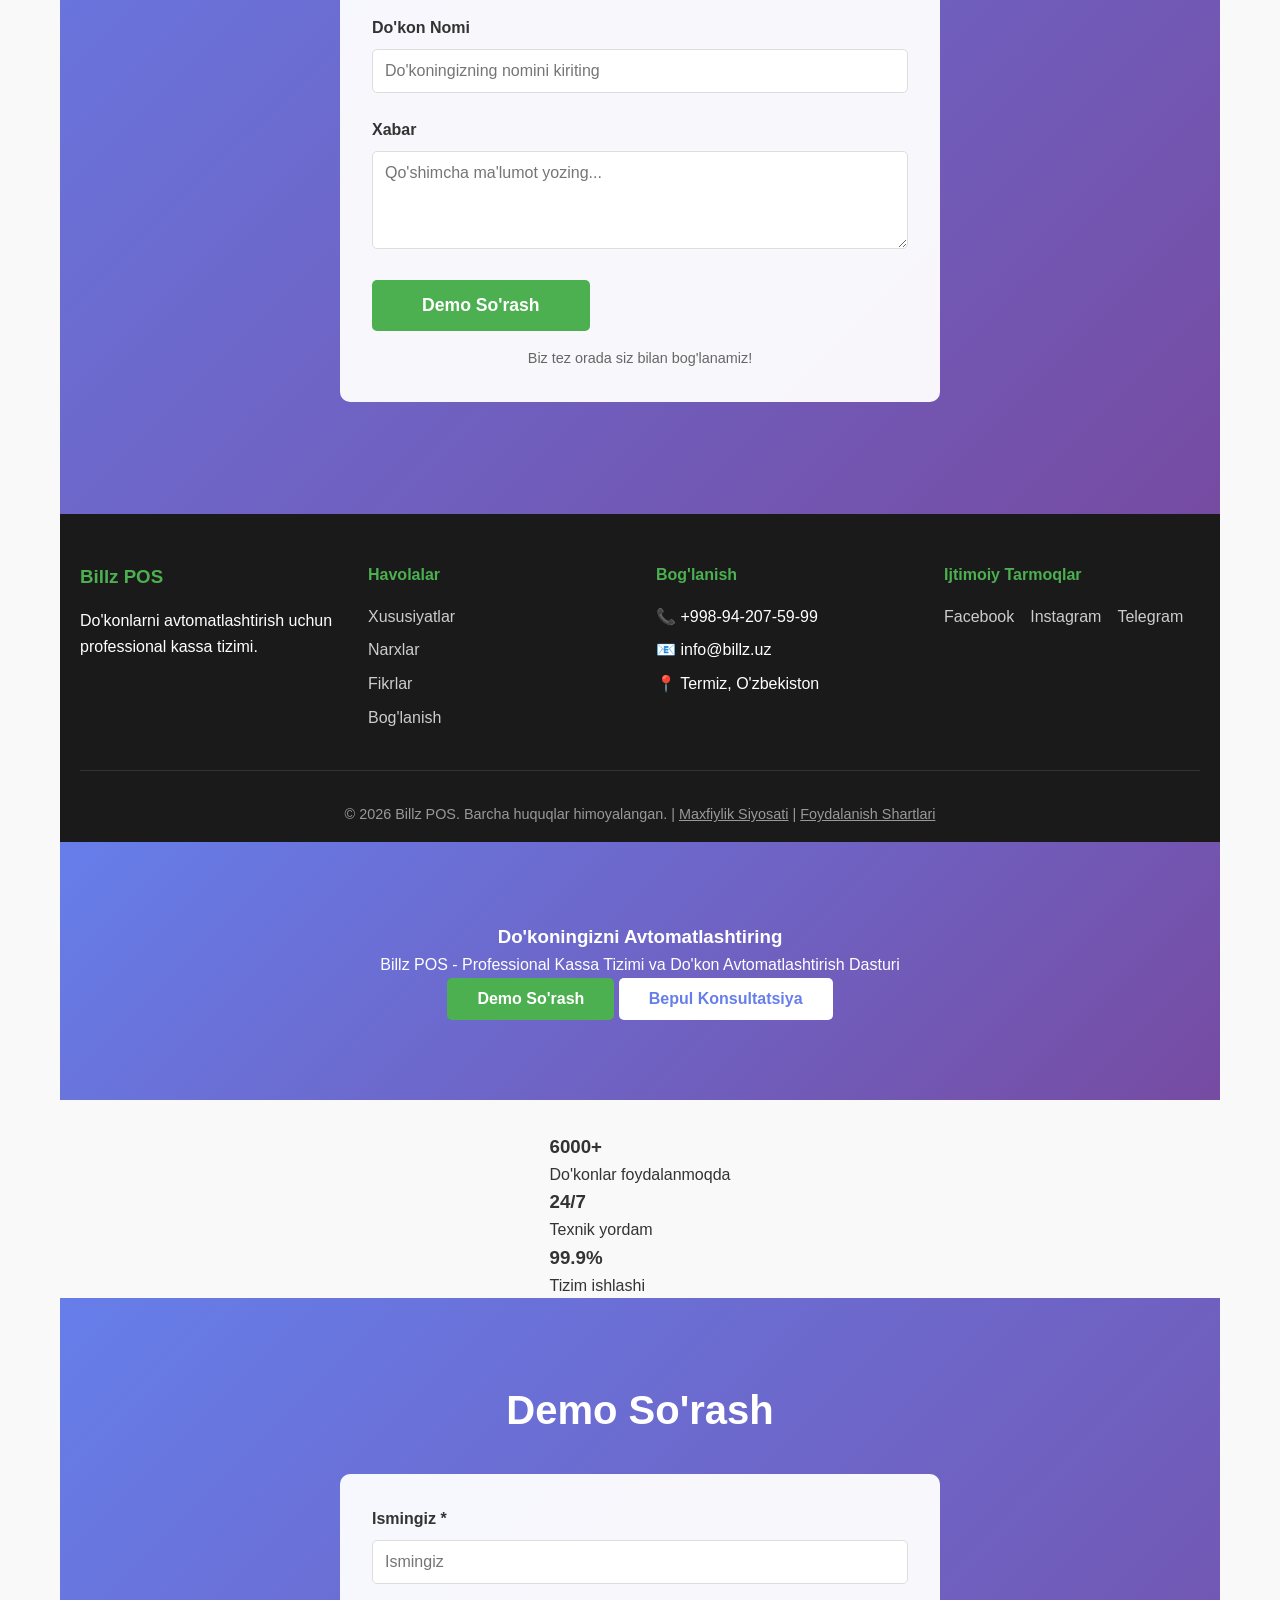
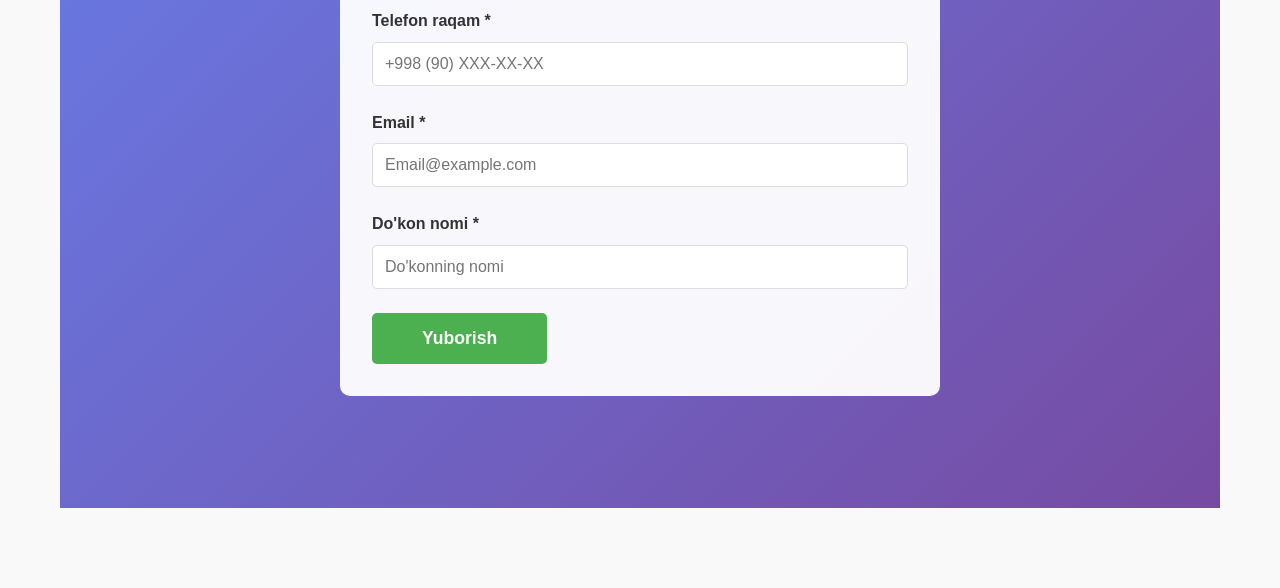
==== commit 1cd5cafd: "Add HTML structure for Billz POS landing page" ====
--- a/index.html
+++ b/index.html
@@ -326,3 +326,72 @@
   <script src="script.js"></script>
 </body>
 </html>
+<!DOCTYPE html>
+<html lang="uz">
+<head>
+  <meta charset="UTF-8">
+  <meta name="viewport" content="width=device-width, initial-scale=1.0">
+  <meta name="description" content="Billz POS - Do'konlarni avtomatlashtirish">
+  <title>Billz POS - Do'koningizni Avtomatlashtiring</title>
+  <link rel="stylesheet" href="style.css">
+</head>
+<body>
+  <!-- Hero Section -->
+  <section class="hero">
+    <div class="container">
+      <h1>Do'koningizni Avtomatlashtiring</h1>
+      <p>Billz POS - Professional Kassa Tizimi va Do'kon Avtomatlashtirish Dasturi</p>
+      <div class="hero-buttons">
+        <button class="btn btn-primary" onclick="scrollToContact()">Demo So'rash</button>
+        <button class="btn btn-secondary">Bepul Konsultatsiya</button>
+      </div>
+    </div>
+  </section>
+
+  <!-- Stats Section -->
+  <section class="stats">
+    <div class="container">
+      <div class="stat-card">
+        <h3>6000+</h3>
+        <p>Do'konlar foydalanmoqda</p>
+      </div>
+      <div class="stat-card">
+        <h3>24/7</h3>
+        <p>Texnik yordam</p>
+      </div>
+      <div class="stat-card">
+        <h3>99.9%</h3>
+        <p>Tizim ishlashi</p>
+      </div>
+    </div>
+  </section>
+
+  <!-- Contact Form -->
+  <section id="contact" class="contact">
+    <div class="container">
+      <h2>Demo So'rash</h2>
+      <form class="contact-form" onsubmit="handleSubmit(event)">
+        <div class="form-group">
+          <label>Ismingiz *</label>
+          <input type="text" name="name" placeholder="Ismingiz" required>
+        </div>
+        <div class="form-group">
+          <label>Telefon raqam *</label>
+          <input type="tel" name="phone" placeholder="+998 (90) XXX-XX-XX" required>
+        </div>
+        <div class="form-group">
+          <label>Email *</label>
+          <input type="email" name="email" placeholder="Email@example.com" required>
+        </div>
+        <div class="form-group">
+          <label>Do'kon nomi *</label>
+          <input type="text" name="shop" placeholder="Do'konning nomi" required>
+        </div>
+        <button type="submit" class="btn btn-primary btn-large">Yuborish</button>
+      </form>
+    </div>
+  </section>
+
+  <script src="script.js"></script>
+</body>
+</html>
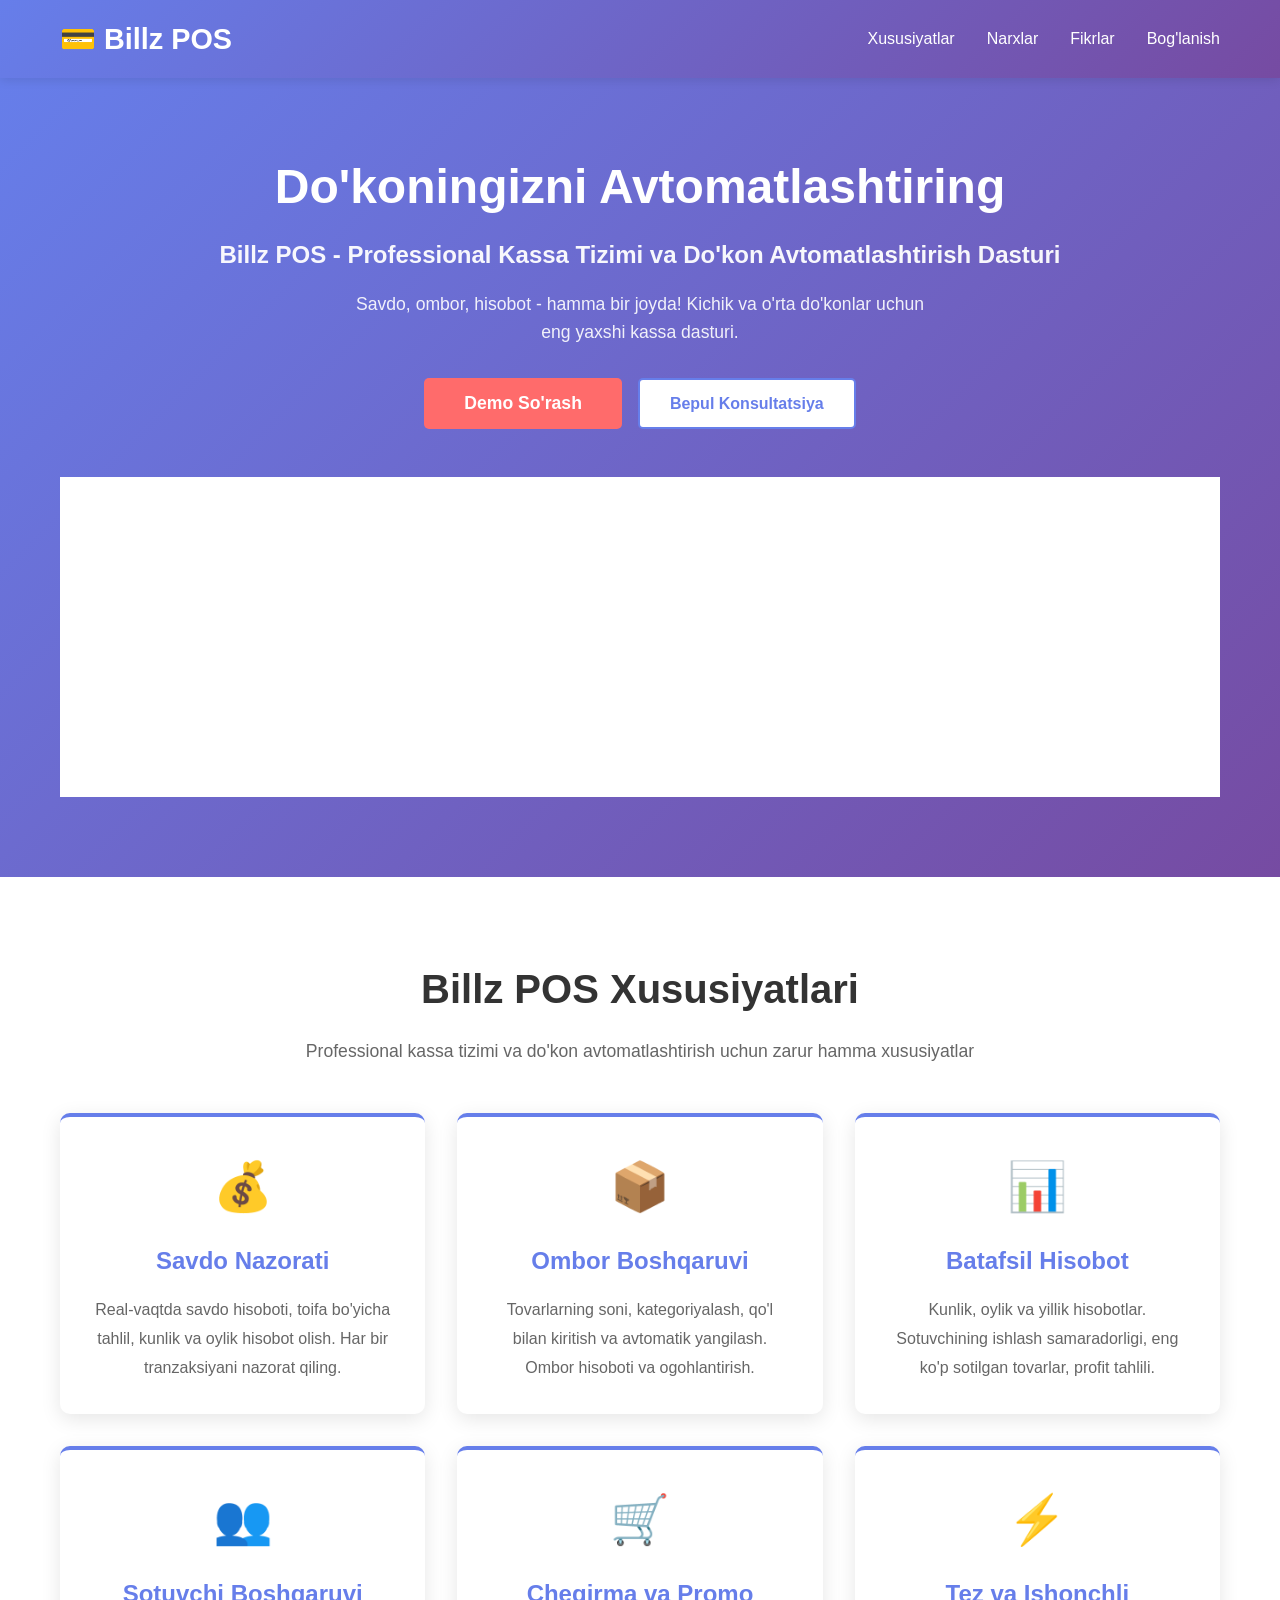
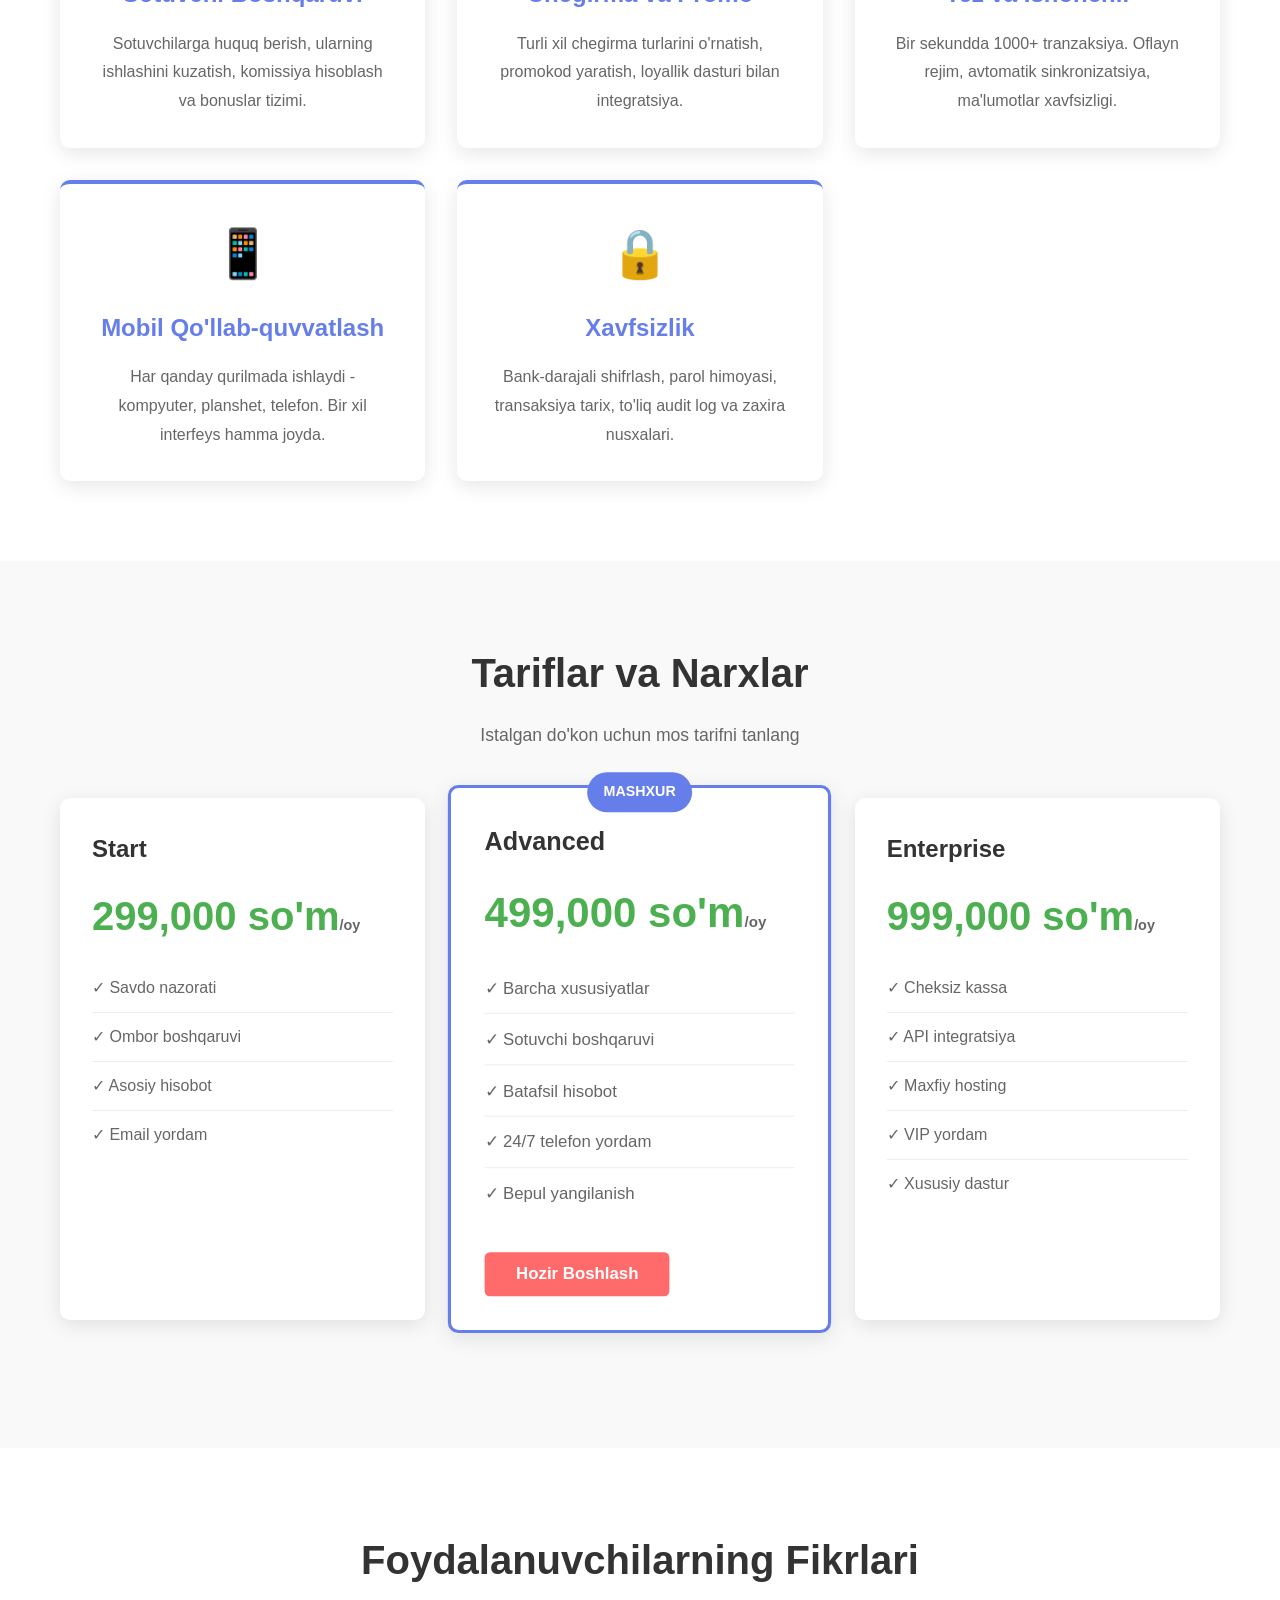
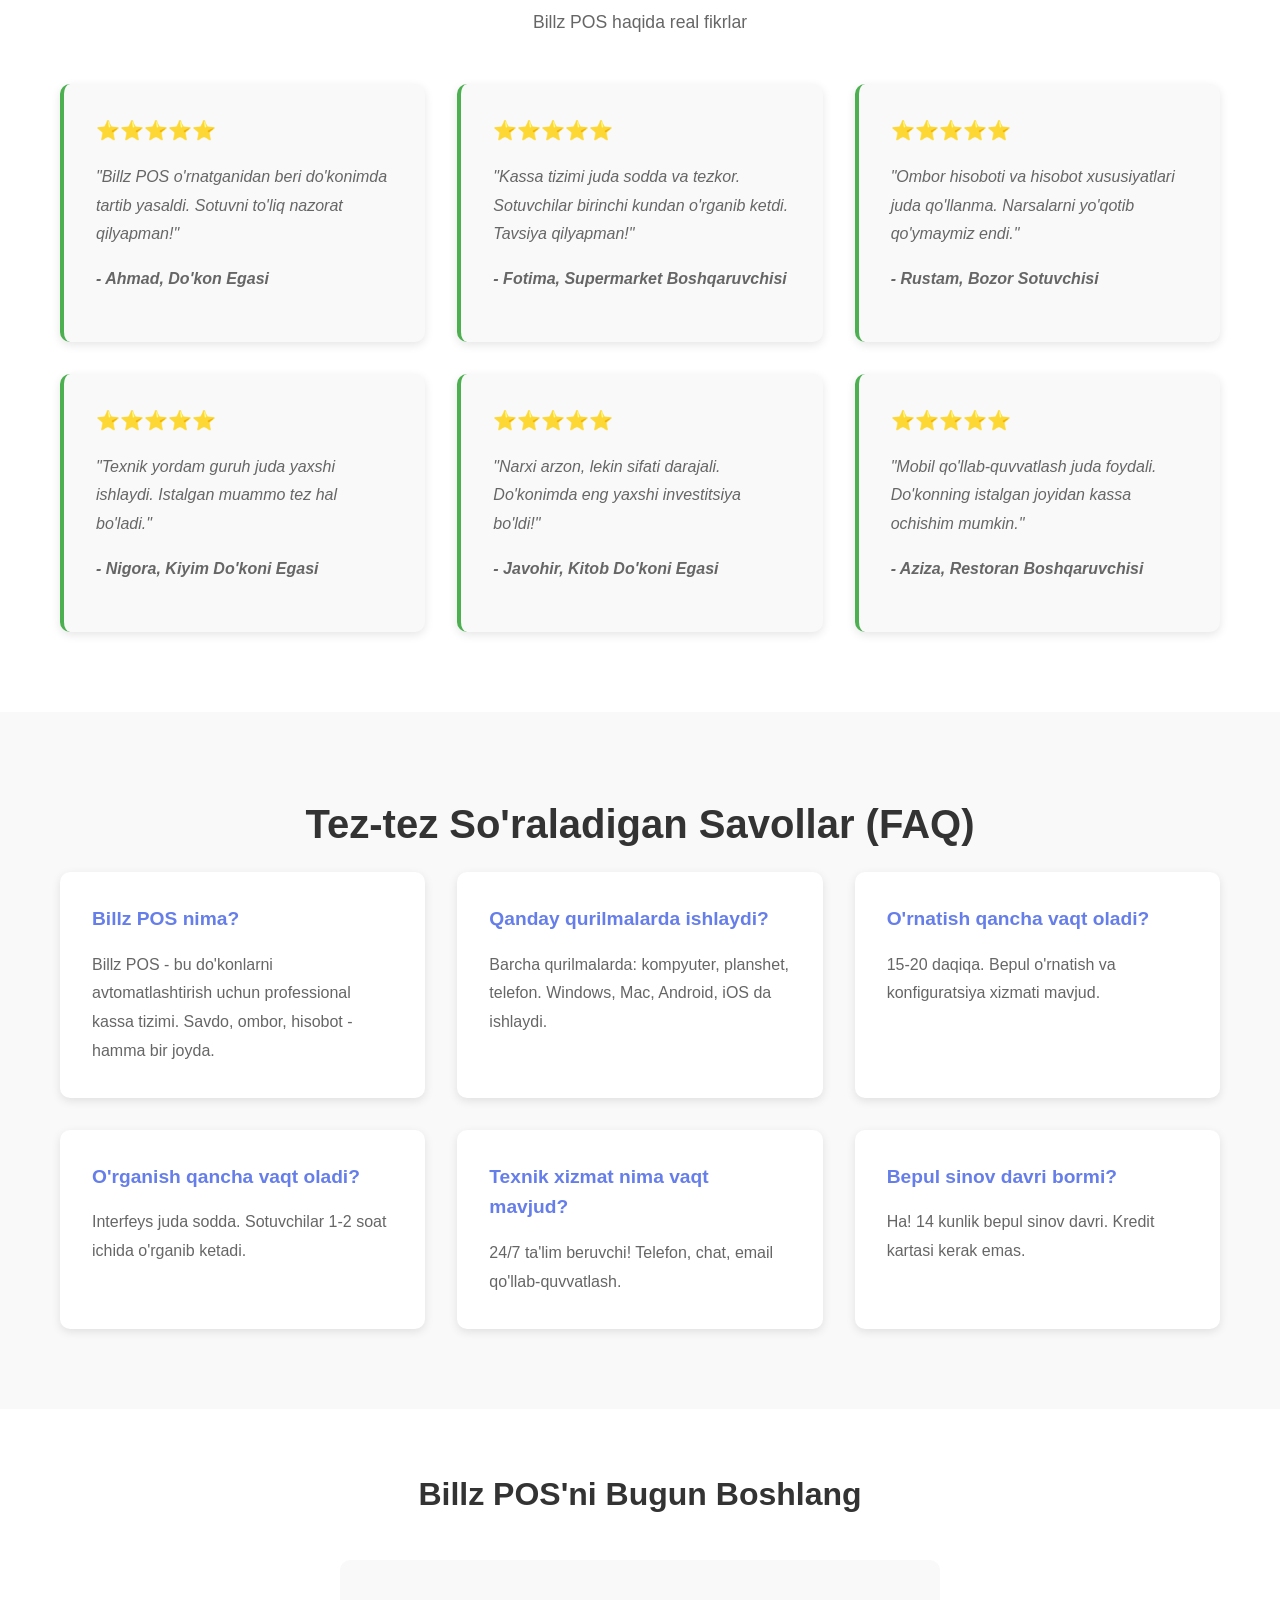
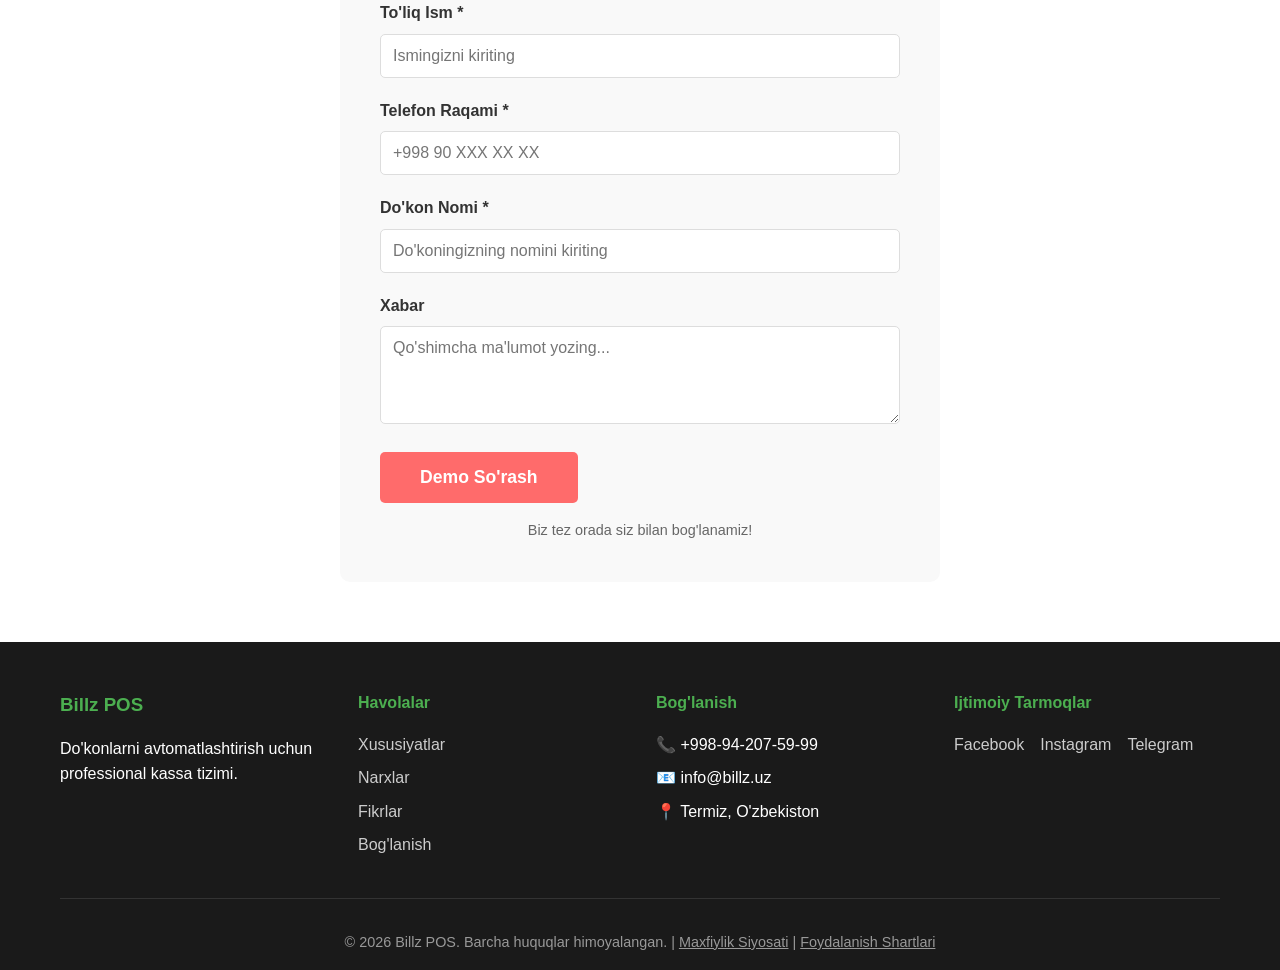
==== commit 30773b82: "Fix: Add name attributes to form inputs and remove duplicate HTML" ====
--- a/index.html
+++ b/index.html
@@ -38,7 +38,7 @@
         <p class="description">Savdo, ombor, hisobot - hamma bir joyda! Kichik va o'rta do'konlar uchun eng yaxshi kassa dasturi.</p>
         
         <div class="cta-buttons">
-          <button type="submit" class="btn btn-primary btn-large">Demo So'rash</button>
+          <button type="button" class="btn btn-primary btn-large" onclick="scrollToContact()">Demo So'rash</button>
           <button class="btn btn-secondary" onclick="scrollToContact()">Bepul Konsultatsiya</button>
         </div>
 
@@ -106,7 +106,7 @@
         <div class="feature-card">
           <div class="feature-icon">📱</div>
           <h3>Mobil Qo'llab-quvvatlash</h3>
-          <p>Har qanday qurilmada ishlaydi - kompyuter, planshet, telefo. Bir xil interfeys hamma joyda.</p>
+          <p>Har qanday qurilmada ishlaydi - kompyuter, planshet, telefon. Bir xil interfeys hamma joyda.</p>
         </div>
 
         <div class="feature-card">
@@ -134,7 +134,7 @@
             <li>✓ Asosiy hisobot</li>
             <li>✓ Email yordam</li>
           </ul>
-          <button class="btn btn-outline">Tanlash</button>
+          <button class="btn btn-outline" onclick="scrollToContact()">Tanlash</button>
         </div>
 
         <div class="pricing-card featured">
@@ -148,12 +148,12 @@
             <li>✓ 24/7 telefon yordam</li>
             <li>✓ Bepul yangilanish</li>
           </ul>
-          <button class="btn btn-primary">Hozir Boshlash</button>
+          <button class="btn btn-primary" onclick="scrollToContact()">Hozir Boshlash</button>
         </div>
 
         <div class="pricing-card">
           <h3>Enterprise</h3>
-          <p class="price">999.000 So'm<span>/oy</span></p>
+          <p class="price">999,000 so'm<span>/oy</span></p>
           <ul class="features-list">
             <li>✓ Cheksiz kassa</li>
             <li>✓ API integratsiya</li>
@@ -161,9 +161,11 @@
             <li>✓ VIP yordam</li>
             <li>✓ Xususiy dastur</li>
           </ul>
-          <button class="btn btn-outline">Murojaat Qilish</button>
-        </div>
-      </div>
+          <button class="btn btn-outline" onclick="scrollToContact()">Murojaat Qilish</button>
+        </div>
+      </div>
+    </div>
+  </section>
 
   <!-- Reviews Section -->
   <section id="reviews" class="reviews">
@@ -228,7 +230,7 @@
         </div>
 
         <div class="faq-item">
-          <h3>Oʻrnatish qancha vaqt oladi?</h3>
+          <h3>O'rnatish qancha vaqt oladi?</h3>
           <p>15-20 daqiqa. Bepul o'rnatish va konfiguratsiya xizmati mavjud.</p>
         </div>
 
@@ -237,12 +239,15 @@
           <p>Interfeys juda sodda. Sotuvchilar 1-2 soat ichida o'rganib ketadi.</p>
         </div>
 
- 
-
         <div class="faq-item">
           <h3>Texnik xizmat nima vaqt mavjud?</h3>
           <p>24/7 ta'lim beruvchi! Telefon, chat, email qo'llab-quvvatlash.</p>
         </div>
+
+        <div class="faq-item">
+          <h3>Bepul sinov davri bormi?</h3>
+          <p>Ha! 14 kunlik bepul sinov davri. Kredit kartasi kerak emas.</p>
+        </div>
       </div>
     </div>
   </section>
@@ -254,23 +259,23 @@
 
       <form class="contact-form" onsubmit="handleSubmit(event)">
         <div class="form-group">
-          <label>To'liq Ism</label>
-          <input type="text" placeholder="Ismingizni kiriting" required>
+          <label>To'liq Ism *</label>
+          <input type="text" name="fullname" placeholder="Ismingizni kiriting" required>
         </div>
 
         <div class="form-group">
-          <label>Telefon Raqami</label>
-          <input type="tel" placeholder=" XX XXX XX XX" required>
+          <label>Telefon Raqami *</label>
+          <input type="tel" name="phone" placeholder="+998 90 XXX XX XX" required>
         </div>
 
         <div class="form-group">
-          <label>Do'kon Nomi</label>
-          <input type="text" placeholder="Do'koningizning nomini kiriting" required>
+          <label>Do'kon Nomi *</label>
+          <input type="text" name="shopname" placeholder="Do'koningizning nomini kiriting" required>
         </div>
 
         <div class="form-group">
           <label>Xabar</label>
-          <textarea placeholder="Qo'shimcha ma'lumot yozing..." rows="4"></textarea>
+          <textarea name="message" placeholder="Qo'shimcha ma'lumot yozing..." rows="4"></textarea>
         </div>
 
         <button type="submit" class="btn btn-primary btn-large">Demo So'rash</button>
@@ -325,73 +330,4 @@
 
   <script src="script.js"></script>
 </body>
-</html>
-<!DOCTYPE html>
-<html lang="uz">
-<head>
-  <meta charset="UTF-8">
-  <meta name="viewport" content="width=device-width, initial-scale=1.0">
-  <meta name="description" content="Billz POS - Do'konlarni avtomatlashtirish">
-  <title>Billz POS - Do'koningizni Avtomatlashtiring</title>
-  <link rel="stylesheet" href="style.css">
-</head>
-<body>
-  <!-- Hero Section -->
-  <section class="hero">
-    <div class="container">
-      <h1>Do'koningizni Avtomatlashtiring</h1>
-      <p>Billz POS - Professional Kassa Tizimi va Do'kon Avtomatlashtirish Dasturi</p>
-      <div class="hero-buttons">
-        <button class="btn btn-primary" onclick="scrollToContact()">Demo So'rash</button>
-        <button class="btn btn-secondary">Bepul Konsultatsiya</button>
-      </div>
-    </div>
-  </section>
-
-  <!-- Stats Section -->
-  <section class="stats">
-    <div class="container">
-      <div class="stat-card">
-        <h3>6000+</h3>
-        <p>Do'konlar foydalanmoqda</p>
-      </div>
-      <div class="stat-card">
-        <h3>24/7</h3>
-        <p>Texnik yordam</p>
-      </div>
-      <div class="stat-card">
-        <h3>99.9%</h3>
-        <p>Tizim ishlashi</p>
-      </div>
-    </div>
-  </section>
-
-  <!-- Contact Form -->
-  <section id="contact" class="contact">
-    <div class="container">
-      <h2>Demo So'rash</h2>
-      <form class="contact-form" onsubmit="handleSubmit(event)">
-        <div class="form-group">
-          <label>Ismingiz *</label>
-          <input type="text" name="name" placeholder="Ismingiz" required>
-        </div>
-        <div class="form-group">
-          <label>Telefon raqam *</label>
-          <input type="tel" name="phone" placeholder="+998 (90) XXX-XX-XX" required>
-        </div>
-        <div class="form-group">
-          <label>Email *</label>
-          <input type="email" name="email" placeholder="Email@example.com" required>
-        </div>
-        <div class="form-group">
-          <label>Do'kon nomi *</label>
-          <input type="text" name="shop" placeholder="Do'konning nomi" required>
-        </div>
-        <button type="submit" class="btn btn-primary btn-large">Yuborish</button>
-      </form>
-    </div>
-  </section>
-
-  <script src="script.js"></script>
-</body>
-</html>
+</html>
--- a/style.css
+++ b/style.css
@@ -584,3 +584,166 @@
     grid-template-columns: 1fr;
   }
 }
+* {
+  margin: 0;
+  padding: 0;
+  box-sizing: border-box;
+}
+
+body {
+  font-family: 'Arial', sans-serif;
+  background: #f5f5f5;
+}
+
+.container {
+  max-width: 1200px;
+  margin: 0 auto;
+  padding: 0 20px;
+}
+
+/* Hero */
+.hero {
+  background: linear-gradient(135deg, #667eea 0%, #764ba2 100%);
+  color: white;
+  padding: 80px 0;
+  text-align: center;
+}
+
+.hero h1 {
+  font-size: 3rem;
+  margin-bottom: 20px;
+}
+
+.hero p {
+  font-size: 1.3rem;
+  margin-bottom: 30px;
+}
+
+.hero-buttons {
+  display: flex;
+  gap: 20px;
+  justify-content: center;
+  flex-wrap: wrap;
+}
+
+/* Buttons */
+.btn {
+  padding: 12px 30px;
+  border: none;
+  border-radius: 5px;
+  cursor: pointer;
+  font-size: 1rem;
+  font-weight: bold;
+  transition: all 0.3s;
+}
+
+.btn-primary {
+  background: #ff6b6b;
+  color: white;
+}
+
+.btn-primary:hover {
+  background: #ff5252;
+  transform: translateY(-2px);
+}
+
+.btn-secondary {
+  background: white;
+  color: #667eea;
+  border: 2px solid #667eea;
+}
+
+.btn-secondary:hover {
+  background: #667eea;
+  color: white;
+}
+
+.btn-large {
+  padding: 15px 40px;
+  font-size: 1.1rem;
+}
+
+/* Stats */
+.stats {
+  background: white;
+  padding: 60px 0;
+}
+
+.stats .container {
+  display: grid;
+  grid-template-columns: repeat(3, 1fr);
+  gap: 30px;
+}
+
+.stat-card {
+  text-align: center;
+  padding: 30px;
+  background: #f9f9f9;
+  border-radius: 10px;
+}
+
+.stat-card h3 {
+  font-size: 2.5rem;
+  color: #667eea;
+  margin-bottom: 10px;
+}
+
+/* Contact Form */
+.contact {
+  background: white;
+  padding: 60px 0;
+}
+
+.contact h2 {
+  text-align: center;
+  font-size: 2rem;
+  margin-bottom: 40px;
+  color: #333;
+}
+
+.contact-form {
+  max-width: 600px;
+  margin: 0 auto;
+  background: #f9f9f9;
+  padding: 40px;
+  border-radius: 10px;
+}
+
+.form-group {
+  margin-bottom: 20px;
+}
+
+.form-group label {
+  display: block;
+  margin-bottom: 8px;
+  color: #333;
+  font-weight: bold;
+}
+
+.form-group input {
+  width: 100%;
+  padding: 12px;
+  border: 1px solid #ddd;
+  border-radius: 5px;
+  font-size: 1rem;
+}
+
+.form-group input:focus {
+  outline: none;
+  border-color: #667eea;
+  box-shadow: 0 0 5px rgba(102, 126, 234, 0.3);
+}
+
+@media (max-width: 768px) {
+  .hero h1 {
+    font-size: 2rem;
+  }
+  
+  .stats .container {
+    grid-template-columns: 1fr;
+  }
+  
+  .hero-buttons {
+    flex-direction: column;
+  }
+}
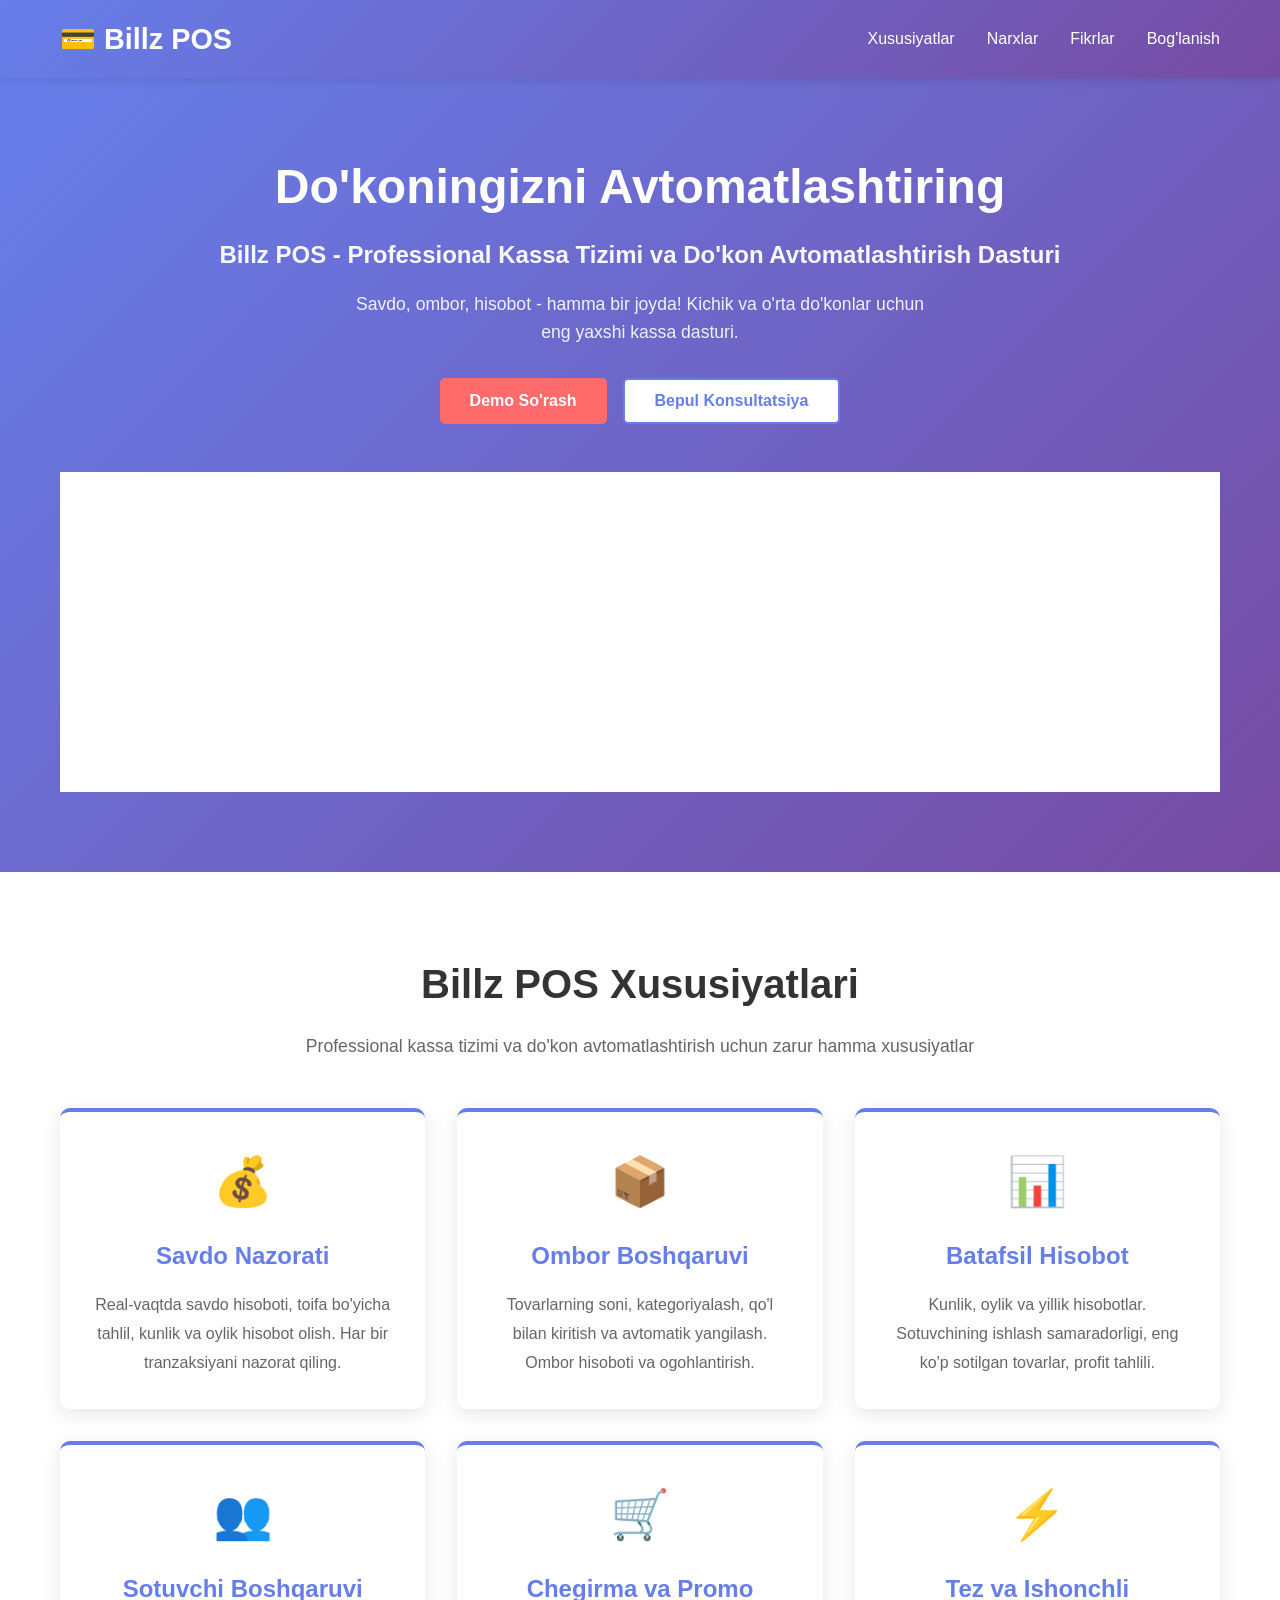
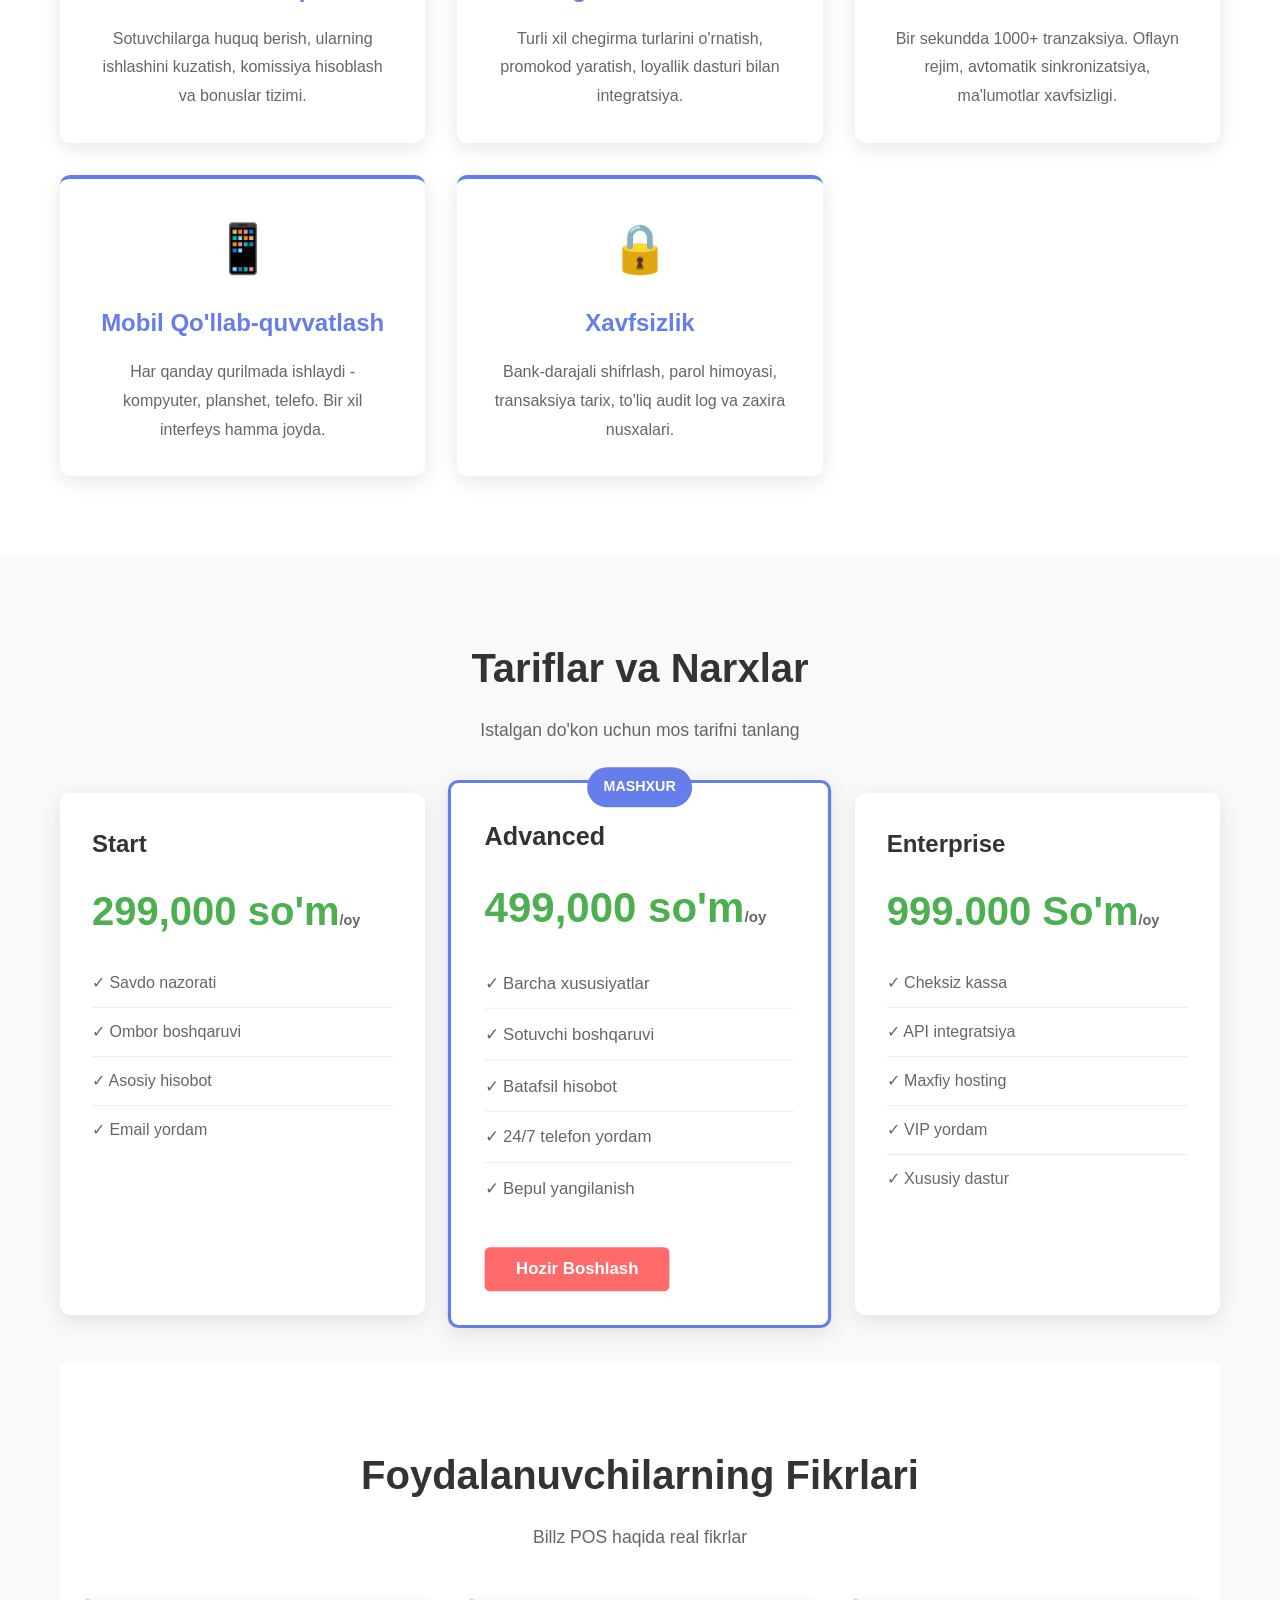
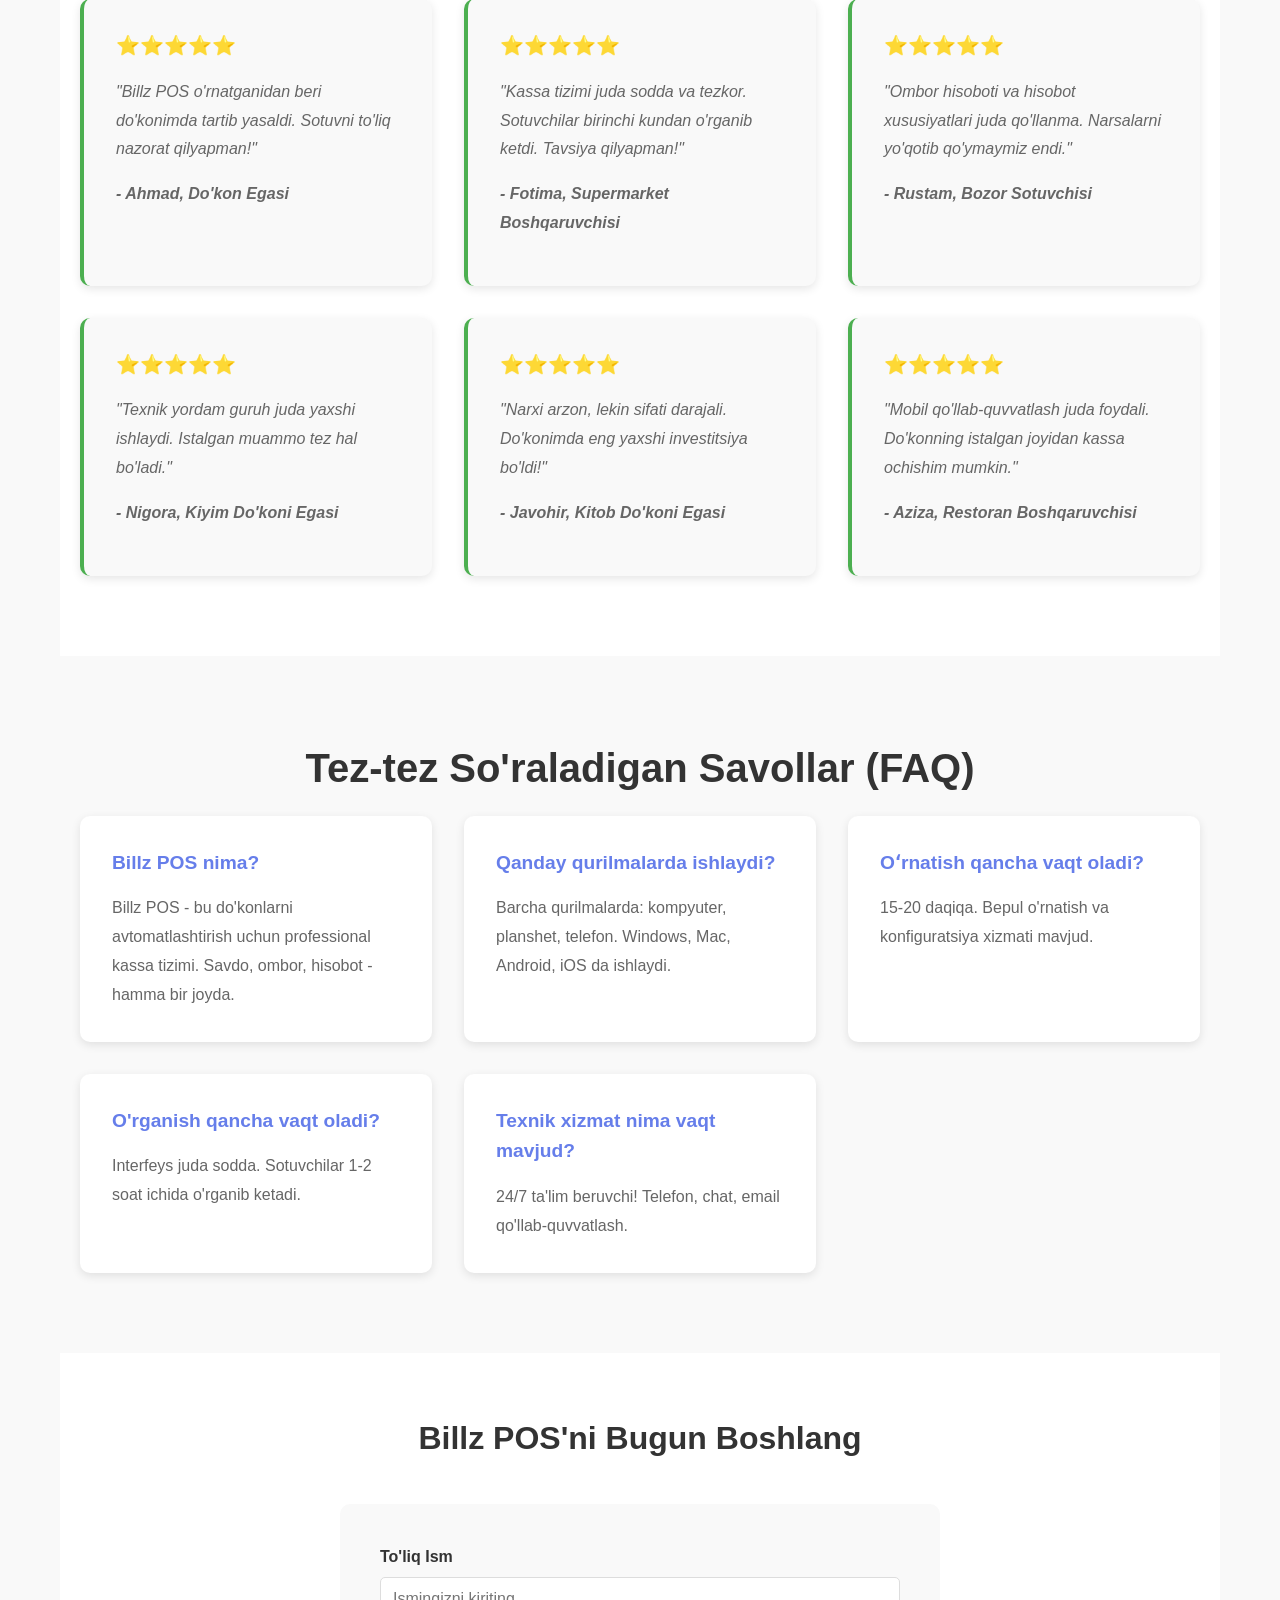
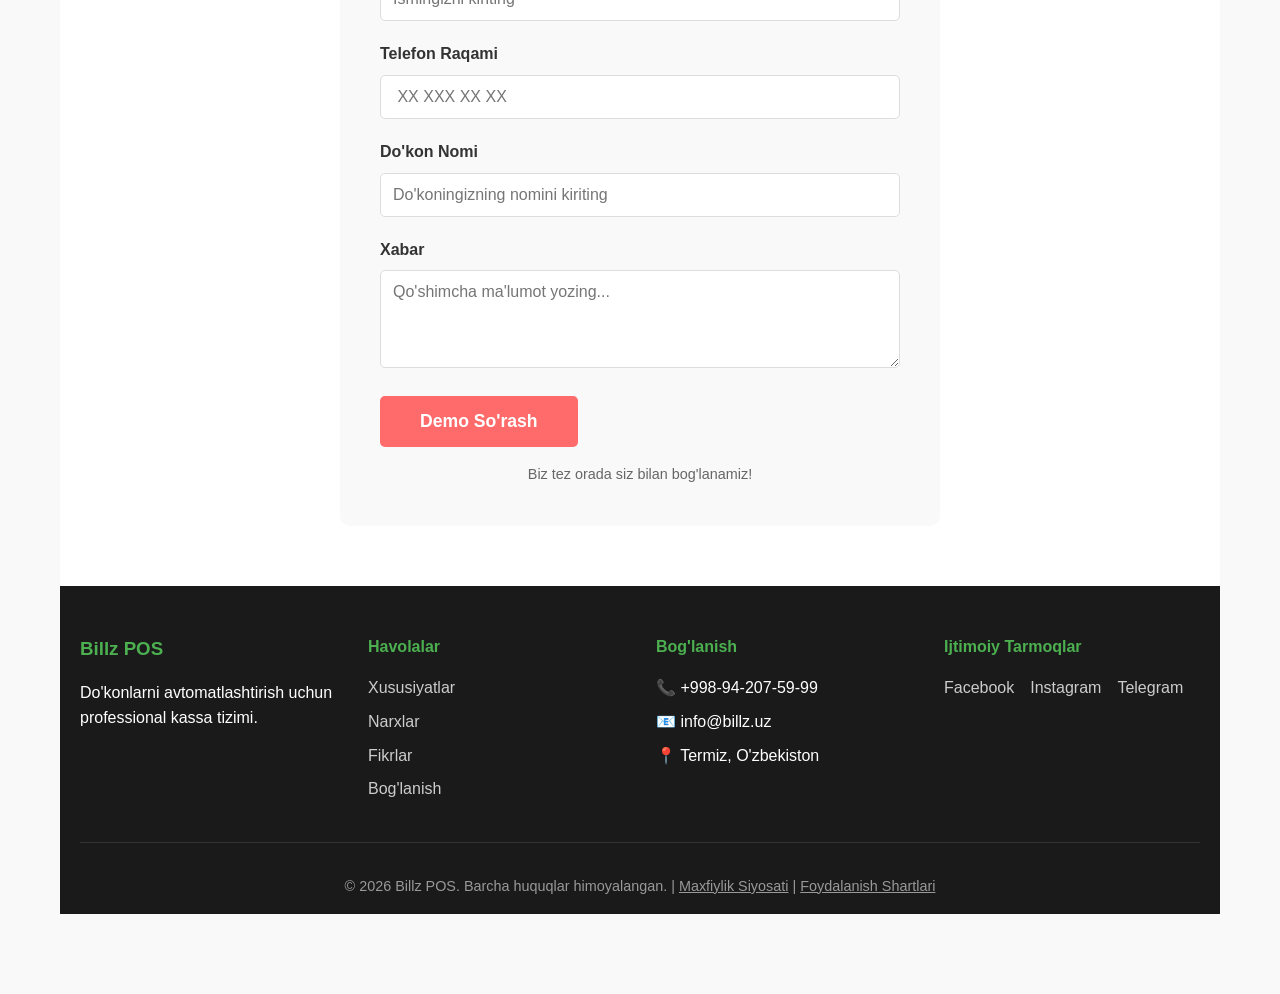
==== commit 727bb1db: "Update index.html" ====
--- a/index.html
+++ b/index.html
@@ -38,13 +38,13 @@
         <p class="description">Savdo, ombor, hisobot - hamma bir joyda! Kichik va o'rta do'konlar uchun eng yaxshi kassa dasturi.</p>
         
         <div class="cta-buttons">
-          <button type="button" class="btn btn-primary btn-large" onclick="scrollToContact()">Demo So'rash</button>
+          <button class="btn btn-primary" onclick="scrollToContact()">Demo So'rash</button>
           <button class="btn btn-secondary" onclick="scrollToContact()">Bepul Konsultatsiya</button>
         </div>
 
         <div class="stats">
           <div class="stat">
-            <h3>6000+</h3>
+            <h3>7000+</h3>
             <p>Do'konlar foydalanmoqda</p>
           </div>
           <div class="stat">
@@ -106,7 +106,7 @@
         <div class="feature-card">
           <div class="feature-icon">📱</div>
           <h3>Mobil Qo'llab-quvvatlash</h3>
-          <p>Har qanday qurilmada ishlaydi - kompyuter, planshet, telefon. Bir xil interfeys hamma joyda.</p>
+          <p>Har qanday qurilmada ishlaydi - kompyuter, planshet, telefo. Bir xil interfeys hamma joyda.</p>
         </div>
 
         <div class="feature-card">
@@ -134,7 +134,7 @@
             <li>✓ Asosiy hisobot</li>
             <li>✓ Email yordam</li>
           </ul>
-          <button class="btn btn-outline" onclick="scrollToContact()">Tanlash</button>
+          <button class="btn btn-outline">Tanlash</button>
         </div>
 
         <div class="pricing-card featured">
@@ -148,12 +148,12 @@
             <li>✓ 24/7 telefon yordam</li>
             <li>✓ Bepul yangilanish</li>
           </ul>
-          <button class="btn btn-primary" onclick="scrollToContact()">Hozir Boshlash</button>
+          <button class="btn btn-primary">Hozir Boshlash</button>
         </div>
 
         <div class="pricing-card">
           <h3>Enterprise</h3>
-          <p class="price">999,000 so'm<span>/oy</span></p>
+          <p class="price">999.000 So'm<span>/oy</span></p>
           <ul class="features-list">
             <li>✓ Cheksiz kassa</li>
             <li>✓ API integratsiya</li>
@@ -161,11 +161,9 @@
             <li>✓ VIP yordam</li>
             <li>✓ Xususiy dastur</li>
           </ul>
-          <button class="btn btn-outline" onclick="scrollToContact()">Murojaat Qilish</button>
-        </div>
-      </div>
-    </div>
-  </section>
+          <button class="btn btn-outline">Murojaat Qilish</button>
+        </div>
+      </div>
 
   <!-- Reviews Section -->
   <section id="reviews" class="reviews">
@@ -230,7 +228,7 @@
         </div>
 
         <div class="faq-item">
-          <h3>O'rnatish qancha vaqt oladi?</h3>
+          <h3>Oʻrnatish qancha vaqt oladi?</h3>
           <p>15-20 daqiqa. Bepul o'rnatish va konfiguratsiya xizmati mavjud.</p>
         </div>
 
@@ -239,15 +237,12 @@
           <p>Interfeys juda sodda. Sotuvchilar 1-2 soat ichida o'rganib ketadi.</p>
         </div>
 
+ 
+
         <div class="faq-item">
           <h3>Texnik xizmat nima vaqt mavjud?</h3>
           <p>24/7 ta'lim beruvchi! Telefon, chat, email qo'llab-quvvatlash.</p>
         </div>
-
-        <div class="faq-item">
-          <h3>Bepul sinov davri bormi?</h3>
-          <p>Ha! 14 kunlik bepul sinov davri. Kredit kartasi kerak emas.</p>
-        </div>
       </div>
     </div>
   </section>
@@ -259,23 +254,23 @@
 
       <form class="contact-form" onsubmit="handleSubmit(event)">
         <div class="form-group">
-          <label>To'liq Ism *</label>
-          <input type="text" name="fullname" placeholder="Ismingizni kiriting" required>
+          <label>To'liq Ism</label>
+          <input type="text" placeholder="Ismingizni kiriting" required>
         </div>
 
         <div class="form-group">
-          <label>Telefon Raqami *</label>
-          <input type="tel" name="phone" placeholder="+998 90 XXX XX XX" required>
+          <label>Telefon Raqami</label>
+          <input type="tel" placeholder=" XX XXX XX XX" required>
         </div>
 
         <div class="form-group">
-          <label>Do'kon Nomi *</label>
-          <input type="text" name="shopname" placeholder="Do'koningizning nomini kiriting" required>
+          <label>Do'kon Nomi</label>
+          <input type="text" placeholder="Do'koningizning nomini kiriting" required>
         </div>
 
         <div class="form-group">
           <label>Xabar</label>
-          <textarea name="message" placeholder="Qo'shimcha ma'lumot yozing..." rows="4"></textarea>
+          <textarea placeholder="Qo'shimcha ma'lumot yozing..." rows="4"></textarea>
         </div>
 
         <button type="submit" class="btn btn-primary btn-large">Demo So'rash</button>
@@ -330,4 +325,4 @@
 
   <script src="script.js"></script>
 </body>
-</html>+</html>
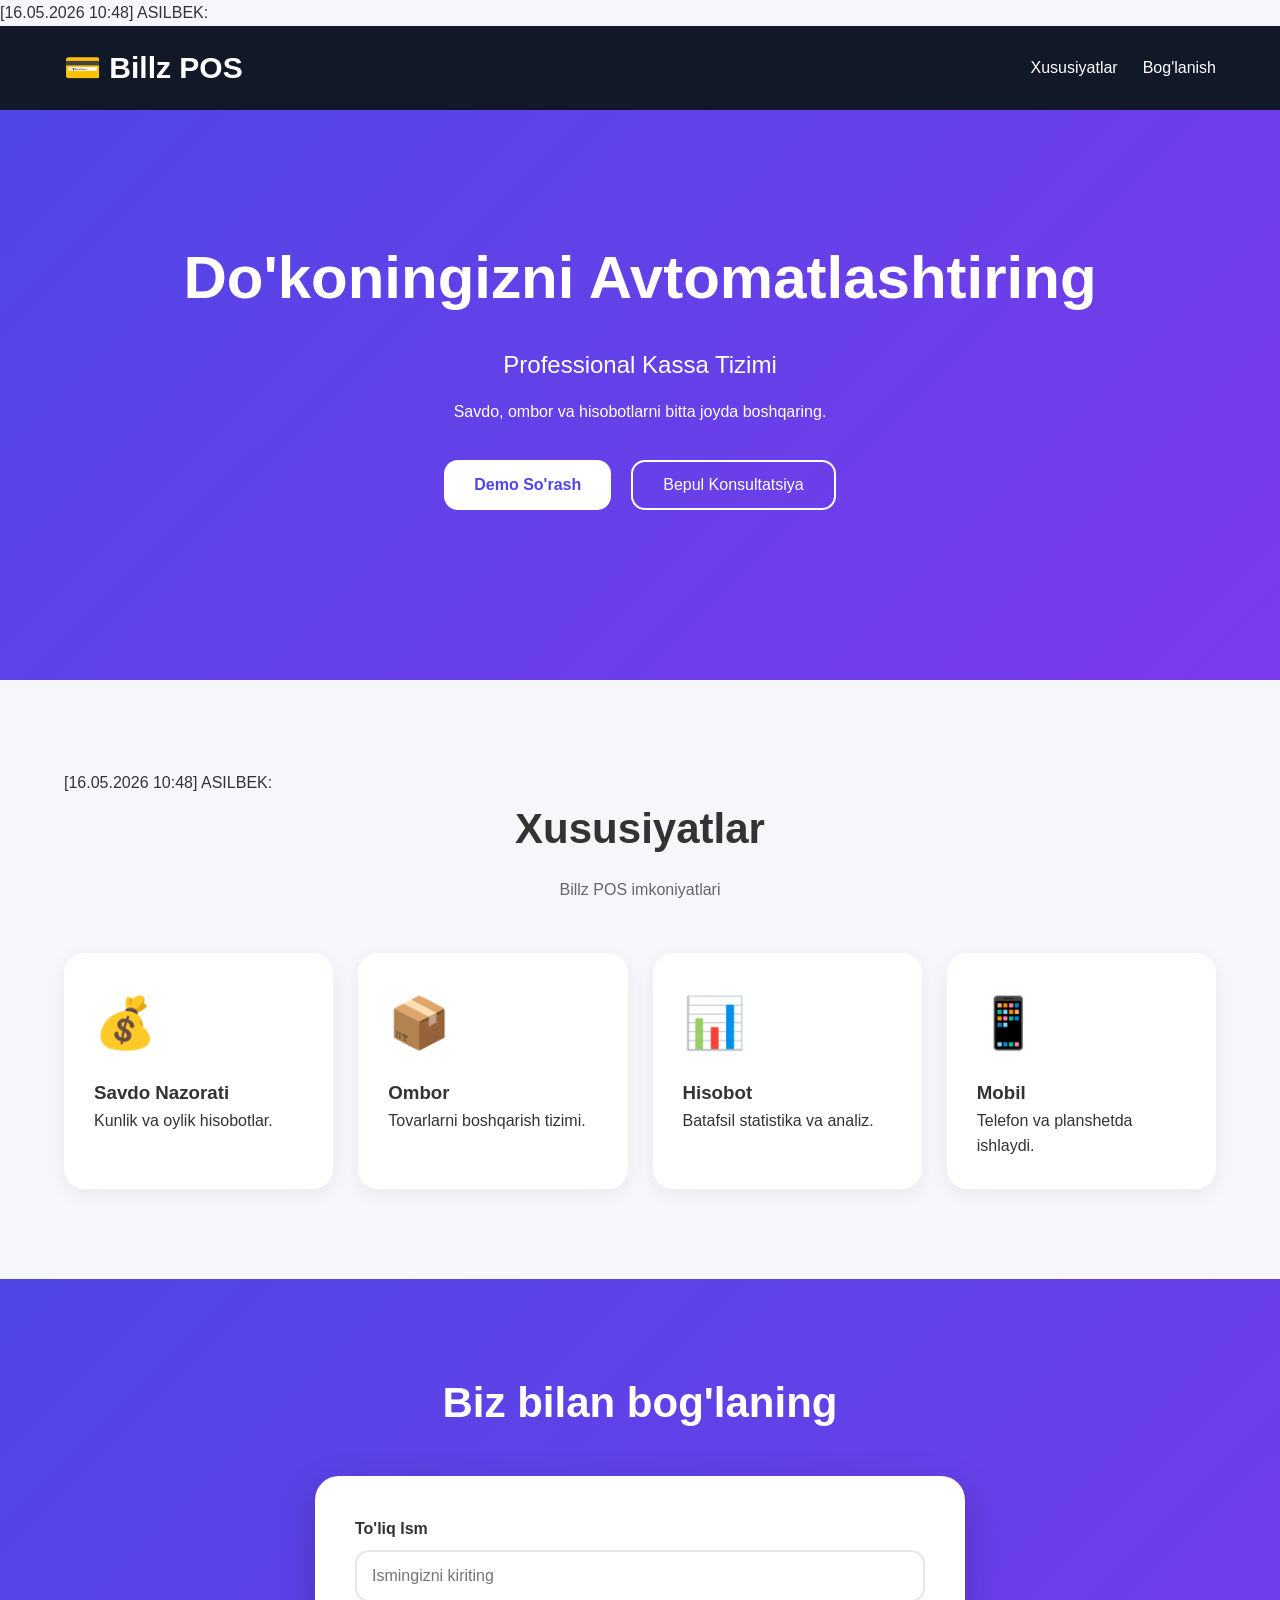
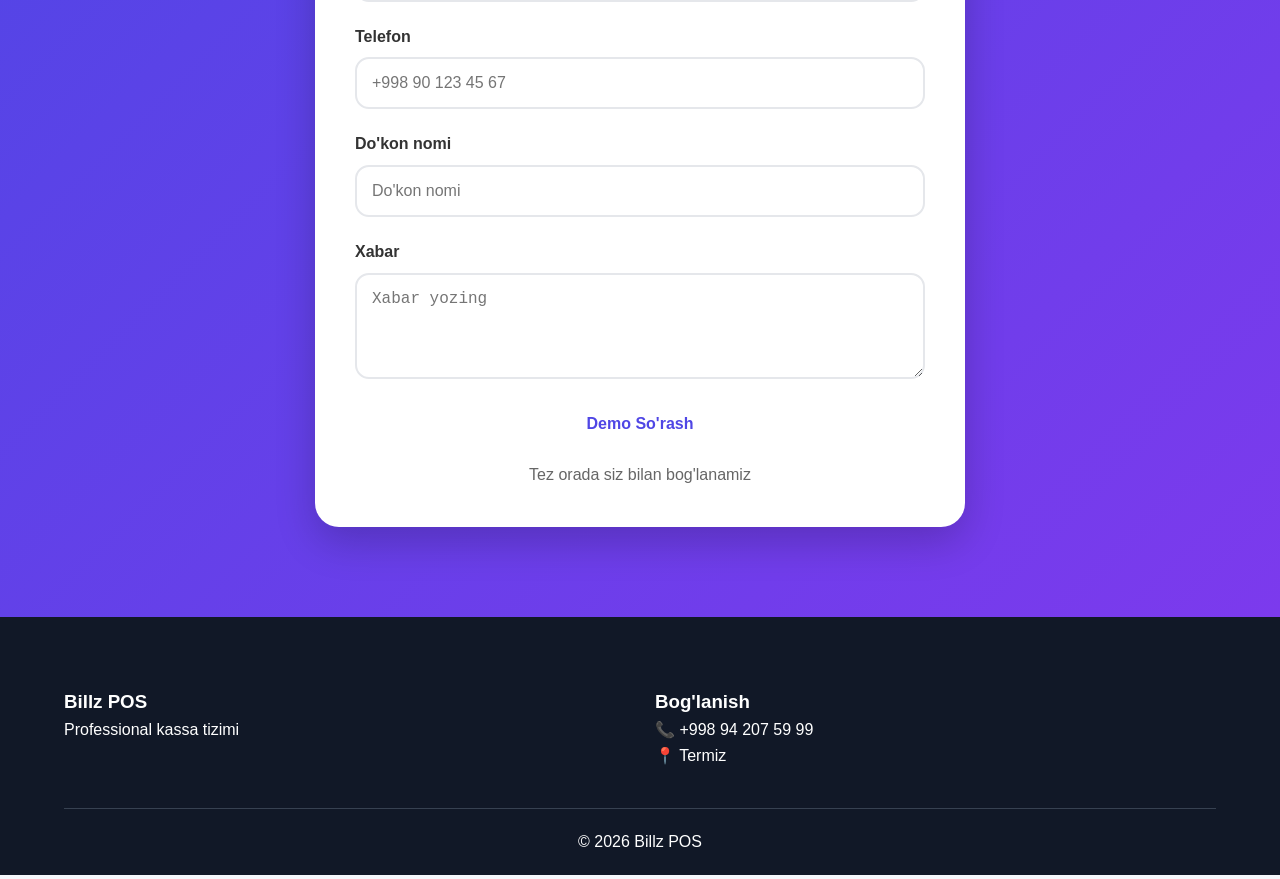
==== commit ea7df65a: "Update index.html" ====
--- a/index.html
+++ b/index.html
@@ -1,328 +1,448 @@
-<!DOCTYPE html>
+[16.05.2026 10:48] ASILBEK: <!DOCTYPE html>
 <html lang="uz">
 <head>
-  <meta charset="UTF-8">
-  <meta name="viewport" content="width=device-width, initial-scale=1.0">
-  <meta name="description" content="Billz POS - Do'konlarni avtomatlashtirish tizimi. Savdo, ombor va kassa nazorati. Kichik va o'rta do'konlar uchun ideal kassa tizimi.">
-  <meta name="keywords" content="kassa tizim, POS tizim, do'kon avtomatlashtirish, savdo nazorati, ombor hisoboti, kassa dasturi">
-  <meta name="author" content="Billz">
-  <meta property="og:title" content="Billz POS - Do'konlarni Avtomatlashtirish">
-  <meta property="og:description" content="Professional kassa tizimi va do'kon avtomatlashtirish. Savdo, ombor, hisobot - hamma bir joyda!">
-  <meta property="og:type" content="website">
-  <title>Billz POS - Do'konlarni Avtomatlashtirish | Professional Kassa Tizimi</title>
-  <link rel="stylesheet" href="style.css">
-  <link rel="icon" href="data:image/svg+xml,<svg xmlns='http://www.w3.org/2000/svg' viewBox='0 0 100 100'><text y='75' font-size='75' fill='%234CAF50'>₼</text></svg>">
+<meta charset="UTF-8">
+<meta name="viewport" content="width=device-width, initial-scale=1.0">
+
+<title>Billz POS</title>
+
+<style>
+
+*{
+margin:0;
+padding:0;
+box-sizing:border-box;
+}
+
+html{
+scroll-behavior:smooth;
+}
+
+body{
+font-family:Arial,sans-serif;
+background:#f5f7fb;
+color:#333;
+line-height:1.6;
+}
+
+.container{
+width:90%;
+max-width:1200px;
+margin:auto;
+}
+
+/* NAVBAR */
+
+.navbar{
+background:#111827;
+padding:18px 0;
+position:sticky;
+top:0;
+z-index:1000;
+}
+
+.navbar .container{
+display:flex;
+justify-content:space-between;
+align-items:center;
+}
+
+.logo h1{
+color:white;
+font-size:30px;
+}
+
+.nav-links{
+display:flex;
+gap:25px;
+list-style:none;
+}
+
+.nav-links a{
+color:white;
+text-decoration:none;
+transition:.3s;
+}
+
+.nav-links a:hover{
+color:#818cf8;
+}
+
+/* HERO */
+
+.hero{
+background:linear-gradient(135deg,#4f46e5,#7c3aed);
+color:white;
+padding:120px 0;
+text-align:center;
+}
+
+.hero h1{
+font-size:60px;
+margin-bottom:20px;
+}
+
+.tagline{
+font-size:24px;
+margin-bottom:15px;
+}
+
+.description{
+max-width:700px;
+margin:auto;
+margin-bottom:35px;
+}
+
+/* BUTTONS */
+
+.cta-buttons{
+display:flex;
+justify-content:center;
+gap:20px;
+flex-wrap:wrap;
+margin-bottom:50px;
+}
+
+.btn{
+padding:14px 30px;
+border:none;
+border-radius:14px;
+cursor:pointer;
+font-size:16px;
+transition:.3s;
+}
+
+.btn-primary{
+background:white;
+color:#4f46e5;
+font-weight:bold;
+}
+
+.btn-primary:hover{
+transform:translateY(-4px);
+box-shadow:0 10px 25px rgba(0,0,0,0.2);
+}
+
+.btn-secondary{
+background:transparent;
+border:2px solid white;
+color:white;
+}
+
+.btn-secondary:hover{
+background:white;
+color:#4f46e5;
+}
+
+/* FEATURES */
+
+section{
+padding:90px 0;
+}
+
+section h2{
+text-align:center;
+font-size:42px;
+margin-bottom:15px;
+}
+
+.section-subtitle{
+text-align:center;
+color:#666;
+margin-bottom:50px;
+}
+
+.features-grid{
+display:grid;
+grid-template-columns:repeat(auto-fit,minmax(260px,1fr));
+gap:25px;
+}
+
+.feature-card{
+background:white;
+padding:30px;
+border-radius:20px;
+box-shadow:0 5px 20px rgba(0,0,0,0.06);
+transition:.3s;
+}
+
+.feature-card:hover{
+transform:translateY(-10px);
+}
+
+.feature-icon{
+font-size:50px;
+margin-bottom:15px;
+}
+
+/* CONTACT */
+
+.contact{
+background:linear-gradient(135deg,#4f46e5,#7c3aed);
+}
+
+.contact h2{
+color:white;
+margin-bottom:40px;
+}
+
+.contact-form{
+background:white;
+max-width:650px;
+margin:auto;
+padding:40px;
+border-radius:24px;
+box-shadow:0 15px 40px rgba(0,0,0,0.2);
+}
+
+.form-group{
+margin-bottom:22px;
+}
+
+.form-group label{
+display:block;
+margin-bottom:8px;
+font-weight:600;
+}
+
+.form-group input,
+.form-group textarea{
+width:100%;
+padding:15px;
+border:2px solid #e5e7eb;
+border-radius:14px;
+font-size:16px;
+transition:.3s;
+}
+
+.form-group input:focus,
+.form-group textarea:focus{
+border-color:#4f46e5;
+outline:none;
+box-shadow:0 0 10px rgba(79,70,229,0.2);
+}
+
+.btn-large{
+width:100%;
+}
+
+.form-note{
+text-align:center;
+margin-top:15px;
+color:#666;
+}
+
+/* FOOTER */
+
+.footer{
+background:#111827;
+color:white;
+padding:70px 0 20px;
+}
+
+.footer-content{
+display:grid;
+grid-template-columns:repeat(auto-fit,minmax(220px,1fr));
+gap:30px;
+}
+
+.footer a{
+color:#d1d5db;
+text-decoration:none;
+}
+
+.footer-bottom{
+text-align:center;
+margin-top:40px;
+padding-top:20px;
+border-top:1px solid #374151;
+}
+
+/* MOBILE */
+
+@media(max-width:768px){
+
+.hero h1{
+font-size:40px;
+}
+
+.nav-links{
+display:none;
+}
+
+section h2{
+font-size:32px;
+}
+
+}
+
+</style>
+
 </head>
 <body>
-  <!-- Navbar -->
-  <nav class="navbar">
-    <div class="container">
-      <div class="logo">
-        <h1>💳 Billz POS</h1>
-      </div>
-      <ul class="nav-links">
-        <li><a href="#features">Xususiyatlar</a></li>
-        <li><a href="#pricing">Narxlar</a></li>
-        <li><a href="#reviews">Fikrlar</a></li>
-        <li><a href="#contact">Bog'lanish</a></li>
-      </ul>
-    </div>
-  </nav>
-
-  <!-- Hero Section -->
-  <section class="hero">
-    <div class="container">
-      <div class="hero-content">
-        <h1>Do'koningizni Avtomatlashtiring</h1>
-        <p class="tagline">Billz POS - Professional Kassa Tizimi va Do'kon Avtomatlashtirish Dasturi</p>
-        <p class="description">Savdo, ombor, hisobot - hamma bir joyda! Kichik va o'rta do'konlar uchun eng yaxshi kassa dasturi.</p>
-        
-        <div class="cta-buttons">
-          <button class="btn btn-primary" onclick="scrollToContact()">Demo So'rash</button>
-          <button class="btn btn-secondary" onclick="scrollToContact()">Bepul Konsultatsiya</button>
-        </div>
-
-        <div class="stats">
-          <div class="stat">
-            <h3>7000+</h3>
-            <p>Do'konlar foydalanmoqda</p>
-          </div>
-          <div class="stat">
-            <h3>24/7</h3>
-            <p>Texnik yordam</p>
-          </div>
-          <div class="stat">
-            <h3>99.9%</h3>
-            <p>Tizim ishlashi</p>
-          </div>
-        </div>
-      </div>
-    </div>
-  </section>
-
-  <!-- Features Section -->
-  <section id="features" class="features">
-    <div class="container">
-      <h2>Billz POS Xususiyatlari</h2>
-      <p class="section-subtitle">Professional kassa tizimi va do'kon avtomatlashtirish uchun zarur hamma xususiyatlar</p>
-
-      <div class="features-grid">
-        <div class="feature-card">
-          <div class="feature-icon">💰</div>
-          <h3>Savdo Nazorati</h3>
-          <p>Real-vaqtda savdo hisoboti, toifa bo'yicha tahlil, kunlik va oylik hisobot olish. Har bir tranzaksiyani nazorat qiling.</p>
-        </div>
-
-        <div class="feature-card">
-          <div class="feature-icon">📦</div>
-          <h3>Ombor Boshqaruvi</h3>
-          <p>Tovarlarning soni, kategoriyalash, qo'l bilan kiritish va avtomatik yangilash. Ombor hisoboti va ogohlantirish.</p>
-        </div>
-
-        <div class="feature-card">
-          <div class="feature-icon">📊</div>
-          <h3>Batafsil Hisobot</h3>
-          <p>Kunlik, oylik va yillik hisobotlar. Sotuvchining ishlash samaradorligi, eng ko'p sotilgan tovarlar, profit tahlili.</p>
-        </div>
-
-        <div class="feature-card">
-          <div class="feature-icon">👥</div>
-          <h3>Sotuvchi Boshqaruvi</h3>
-          <p>Sotuvchilarga huquq berish, ularning ishlashini kuzatish, komissiya hisoblash va bonuslar tizimi.</p>
-        </div>
-
-        <div class="feature-card">
-          <div class="feature-icon">🛒</div>
-          <h3>Chegirma va Promo</h3>
-          <p>Turli xil chegirma turlarini o'rnatish, promokod yaratish, loyallik dasturi bilan integratsiya.</p>
-        </div>
-
-        <div class="feature-card">
-          <div class="feature-icon">⚡</div>
-          <h3>Tez va Ishonchli</h3>
-          <p>Bir sekundda 1000+ tranzaksiya. Oflayn rejim, avtomatik sinkronizatsiya, ma'lumotlar xavfsizligi.</p>
-        </div>
-
-        <div class="feature-card">
-          <div class="feature-icon">📱</div>
-          <h3>Mobil Qo'llab-quvvatlash</h3>
-          <p>Har qanday qurilmada ishlaydi - kompyuter, planshet, telefo. Bir xil interfeys hamma joyda.</p>
-        </div>
-
-        <div class="feature-card">
-          <div class="feature-icon">🔒</div>
-          <h3>Xavfsizlik</h3>
-          <p>Bank-darajali shifrlash, parol himoyasi, transaksiya tarix, to'liq audit log va zaxira nusxalari.</p>
-        </div>
-      </div>
-    </div>
-  </section>
-
-  <!-- Pricing Section -->
-  <section id="pricing" class="pricing">
-    <div class="container">
-      <h2>Tariflar va Narxlar</h2>
-      <p class="section-subtitle">Istalgan do'kon uchun mos tarifni tanlang</p>
-
-      <div class="pricing-grid">
-        <div class="pricing-card">
-          <h3>Start</h3>
-          <p class="price">299,000 so'm<span>/oy</span></p>
-          <ul class="features-list">
-            <li>✓ Savdo nazorati</li>
-            <li>✓ Ombor boshqaruvi</li>
-            <li>✓ Asosiy hisobot</li>
-            <li>✓ Email yordam</li>
-          </ul>
-          <button class="btn btn-outline">Tanlash</button>
-        </div>
-
-        <div class="pricing-card featured">
-          <span class="badge">MASHXUR</span>
-          <h3>Advanced</h3>
-          <p class="price">499,000 so'm<span>/oy</span></p>
-          <ul class="features-list">
-            <li>✓ Barcha xususiyatlar</li>
-            <li>✓ Sotuvchi boshqaruvi</li>
-            <li>✓ Batafsil hisobot</li>
-            <li>✓ 24/7 telefon yordam</li>
-            <li>✓ Bepul yangilanish</li>
-          </ul>
-          <button class="btn btn-primary">Hozir Boshlash</button>
-        </div>
-
-        <div class="pricing-card">
-          <h3>Enterprise</h3>
-          <p class="price">999.000 So'm<span>/oy</span></p>
-          <ul class="features-list">
-            <li>✓ Cheksiz kassa</li>
-            <li>✓ API integratsiya</li>
-            <li>✓ Maxfiy hosting</li>
-            <li>✓ VIP yordam</li>
-            <li>✓ Xususiy dastur</li>
-          </ul>
-          <button class="btn btn-outline">Murojaat Qilish</button>
-        </div>
-      </div>
-
-  <!-- Reviews Section -->
-  <section id="reviews" class="reviews">
-    <div class="container">
-      <h2>Foydalanuvchilarning Fikrlari</h2>
-      <p class="section-subtitle">Billz POS haqida real fikrlar</p>
-
-      <div class="reviews-grid">
-        <div class="review-card">
-          <div class="stars">⭐⭐⭐⭐⭐</div>
-          <p>"Billz POS o'rnatganidan beri do'konimda tartib yasaldi. Sotuvni to'liq nazorat qilyapman!"</p>
-          <p class="reviewer">- Ahmad, Do'kon Egasi</p>
-        </div>
-
-        <div class="review-card">
-          <div class="stars">⭐⭐⭐⭐⭐</div>
-          <p>"Kassa tizimi juda sodda va tezkor. Sotuvchilar birinchi kundan o'rganib ketdi. Tavsiya qilyapman!"</p>
-          <p class="reviewer">- Fotima, Supermarket Boshqaruvchisi</p>
-        </div>
-
-        <div class="review-card">
-          <div class="stars">⭐⭐⭐⭐⭐</div>
-          <p>"Ombor hisoboti va hisobot xususiyatlari juda qo'llanma. Narsalarni yo'qotib qo'ymaymiz endi."</p>
-          <p class="reviewer">- Rustam, Bozor Sotuvchisi</p>
-        </div>
-
-        <div class="review-card">
-          <div class="stars">⭐⭐⭐⭐⭐</div>
-          <p>"Texnik yordam guruh juda yaxshi ishlaydi. Istalgan muammo tez hal bo'ladi."</p>
-          <p class="reviewer">- Nigora, Kiyim Do'koni Egasi</p>
-        </div>
-
-        <div class="review-card">
-          <div class="stars">⭐⭐⭐⭐⭐</div>
-          <p>"Narxi arzon, lekin sifati darajali. Do'konimda eng yaxshi investitsiya bo'ldi!"</p>
-          <p class="reviewer">- Javohir, Kitob Do'koni Egasi</p>
-        </div>
-
-        <div class="review-card">
-          <div class="stars">⭐⭐⭐⭐⭐</div>
-          <p>"Mobil qo'llab-quvvatlash juda foydali. Do'konning istalgan joyidan kassa ochishim mumkin."</p>
-          <p class="reviewer">- Aziza, Restoran Boshqaruvchisi</p>
-        </div>
-      </div>
-    </div>
-  </section>
-
-  <!-- FAQ Section -->
-  <section class="faq">
-    <div class="container">
-      <h2>Tez-tez So'raladigan Savollar (FAQ)</h2>
-      
-      <div class="faq-grid">
-        <div class="faq-item">
-          <h3>Billz POS nima?</h3>
-          <p>Billz POS - bu do'konlarni avtomatlashtirish uchun professional kassa tizimi. Savdo, ombor, hisobot - hamma bir joyda.</p>
-        </div>
-
-        <div class="faq-item">
-          <h3>Qanday qurilmalarda ishlaydi?</h3>
-          <p>Barcha qurilmalarda: kompyuter, planshet, telefon. Windows, Mac, Android, iOS da ishlaydi.</p>
-        </div>
-
-        <div class="faq-item">
-          <h3>Oʻrnatish qancha vaqt oladi?</h3>
-          <p>15-20 daqiqa. Bepul o'rnatish va konfiguratsiya xizmati mavjud.</p>
-        </div>
-
-        <div class="faq-item">
-          <h3>O'rganish qancha vaqt oladi?</h3>
-          <p>Interfeys juda sodda. Sotuvchilar 1-2 soat ichida o'rganib ketadi.</p>
-        </div>
-
- 
-
-        <div class="faq-item">
-          <h3>Texnik xizmat nima vaqt mavjud?</h3>
-          <p>24/7 ta'lim beruvchi! Telefon, chat, email qo'llab-quvvatlash.</p>
-        </div>
-      </div>
-    </div>
-  </section>
-
-  <!-- Contact Section -->
-  <section id="contact" class="contact">
-    <div class="container">
-      <h2>Billz POS'ni Bugun Boshlang</h2>
-
-      <form class="contact-form" onsubmit="handleSubmit(event)">
-        <div class="form-group">
-          <label>To'liq Ism</label>
-          <input type="text" placeholder="Ismingizni kiriting" required>
-        </div>
-
-        <div class="form-group">
-          <label>Telefon Raqami</label>
-          <input type="tel" placeholder=" XX XXX XX XX" required>
-        </div>
-
-        <div class="form-group">
-          <label>Do'kon Nomi</label>
-          <input type="text" placeholder="Do'koningizning nomini kiriting" required>
-        </div>
-
-        <div class="form-group">
-          <label>Xabar</label>
-          <textarea placeholder="Qo'shimcha ma'lumot yozing..." rows="4"></textarea>
-        </div>
-
-        <button type="submit" class="btn btn-primary btn-large">Demo So'rash</button>
-        <p class="form-note">Biz tez orada siz bilan bog'lanamiz!</p>
-      </form>
-    </div>
-  </section>
-
-  <!-- Footer -->
-  <footer class="footer">
-    <div class="container">
-      <div class="footer-content">
-        <div class="footer-section">
-          <h3>Billz POS</h3>
-          <p>Do'konlarni avtomatlashtirish uchun professional kassa tizimi.</p>
-        </div>
-
-        <div class="footer-section">
-          <h4>Havolalar</h4>
-          <ul>
-            <li><a href="#features">Xususiyatlar</a></li>
-            <li><a href="#pricing">Narxlar</a></li>
-            <li><a href="#reviews">Fikrlar</a></li>
-            <li><a href="#contact">Bog'lanish</a></li>
-          </ul>
-        </div>
-
-        <div class="footer-section">
-          <h4>Bog'lanish</h4>
-          <ul>
-            <li>📞 +998-94-207-59-99</li>
-            <li>📧 info@billz.uz</li>
-            <li>📍 Termiz, O'zbekiston</li>
-          </ul>
-        </div>
-
-        <div class="footer-section">
-          <h4>Ijtimoiy Tarmoqlar</h4>
-          <div class="social-links">
-            <a href="#">Facebook</a>
-            <a href="#">Instagram</a>
-            <a href="#">Telegram</a>
-          </div>
-        </div>
-      </div>
-
-      <div class="footer-bottom">
-        <p>&copy; 2026 Billz POS. Barcha huquqlar himoyalangan. | <a href="#">Maxfiylik Siyosati</a> | <a href="#">Foydalanish Shartlari</a></p>
-      </div>
-    </div>
-  </footer>
-
-  <script src="script.js"></script>
+
+<!-- NAVBAR -->
+
+<nav class="navbar">
+<div class="container">
+
+<div class="logo">
+<h1>💳 Billz POS</h1>
+</div>
+
+<ul class="nav-links">
+<li><a href="#features">Xususiyatlar</a></li>
+<li><a href="#contact">Bog'lanish</a></li>
+</ul>
+
+</div>
+</nav>
+
+<!-- HERO -->
+
+<section class="hero">
+
+<div class="container">
+
+<h1>Do'koningizni Avtomatlashtiring</h1>
+
+<p class="tagline">
+Professional Kassa Tizimi
+</p>
+
+<p class="description">
+Savdo, ombor va hisobotlarni bitta joyda boshqaring.
+</p>
+
+<div class="cta-buttons">
+<button class="btn btn-primary">
+Demo So'rash
+</button>
+
+<button class="btn btn-secondary">
+Bepul Konsultatsiya
+</button>
+</div>
+
+</div>
+
+</section>
+
+<!-- FEATURES -->
+
+<section id="features">
+
+<div class="container">
+[16.05.2026 10:48] ASILBEK: <h2>Xususiyatlar</h2>
+
+<p class="section-subtitle">
+Billz POS imkoniyatlari
+</p>
+
+<div class="features-grid">
+
+<div class="feature-card">
+<div class="feature-icon">💰</div>
+<h3>Savdo Nazorati</h3>
+<p>Kunlik va oylik hisobotlar.</p>
+</div>
+
+<div class="feature-card">
+<div class="feature-icon">📦</div>
+<h3>Ombor</h3>
+<p>Tovarlarni boshqarish tizimi.</p>
+</div>
+
+<div class="feature-card">
+<div class="feature-icon">📊</div>
+<h3>Hisobot</h3>
+<p>Batafsil statistika va analiz.</p>
+</div>
+
+<div class="feature-card">
+<div class="feature-icon">📱</div>
+<h3>Mobil</h3>
+<p>Telefon va planshetda ishlaydi.</p>
+</div>
+
+</div>
+
+</div>
+
+</section>
+
+<!-- CONTACT -->
+
+<section id="contact" class="contact">
+
+<div class="container">
+
+<h2>Biz bilan bog'laning</h2>
+
+<form class="contact-form">
+
+<div class="form-group">
+<label>To'liq Ism</label>
+<input type="text" placeholder="Ismingizni kiriting">
+</div>
+
+<div class="form-group">
+<label>Telefon</label>
+<input type="tel" placeholder="+998 90 123 45 67">
+</div>
+
+<div class="form-group">
+<label>Do'kon nomi</label>
+<input type="text" placeholder="Do'kon nomi">
+</div>
+
+<div class="form-group">
+<label>Xabar</label>
+<textarea rows="4" placeholder="Xabar yozing"></textarea>
+</div>
+
+<button class="btn btn-primary btn-large">
+Demo So'rash
+</button>
+
+<p class="form-note">
+Tez orada siz bilan bog'lanamiz
+</p>
+
+</form>
+
+</div>
+
+</section>
+
+<!-- FOOTER -->
+
+<footer class="footer">
+
+<div class="container">
+
+<div class="footer-content">
+
+<div>
+<h3>Billz POS</h3>
+<p>Professional kassa tizimi</p>
+</div>
+
+<div>
+<h3>Bog'lanish</h3>
+<p>📞 +998 94 207 59 99</p>
+<p>📍 Termiz</p>
+</div>
+
+</div>
+
+<div class="footer-bottom">
+<p>© 2026 Billz POS</p>
+</div>
+
+</div>
+
+</footer>
+
 </body>
 </html>
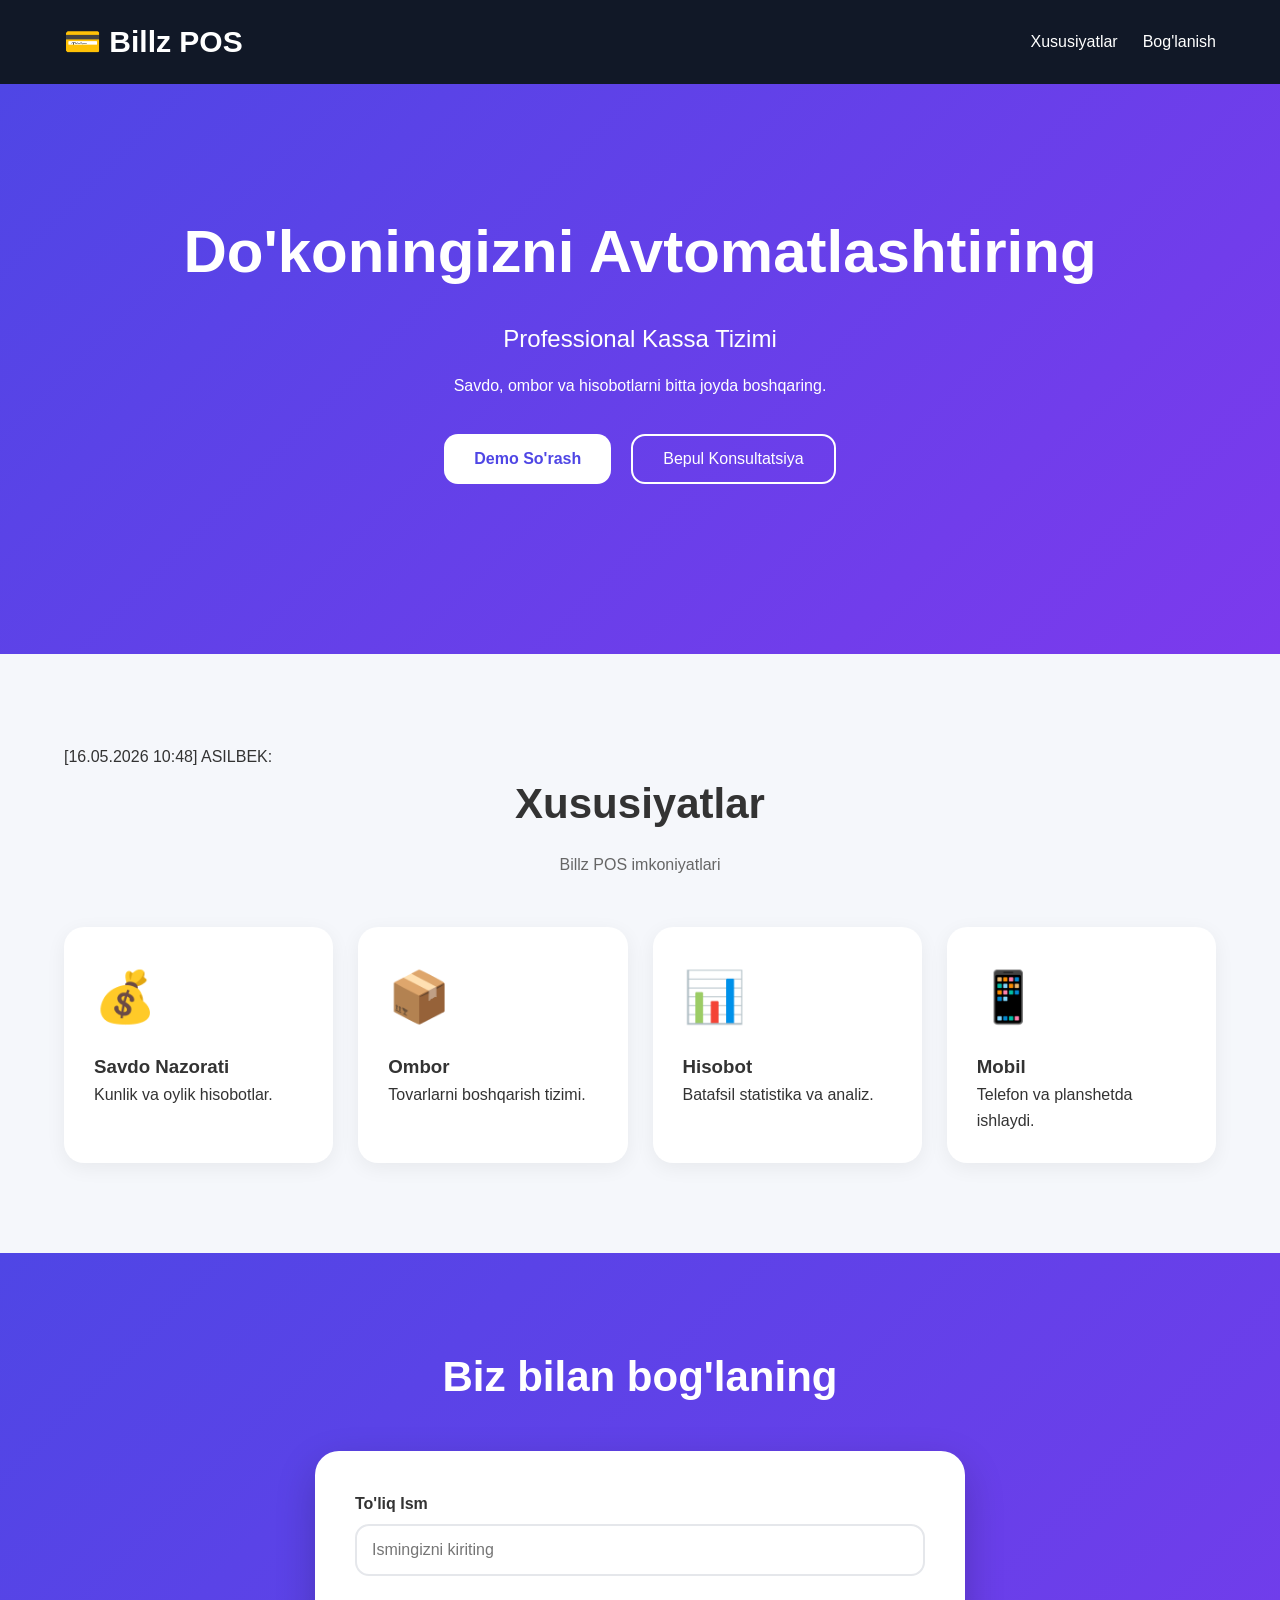
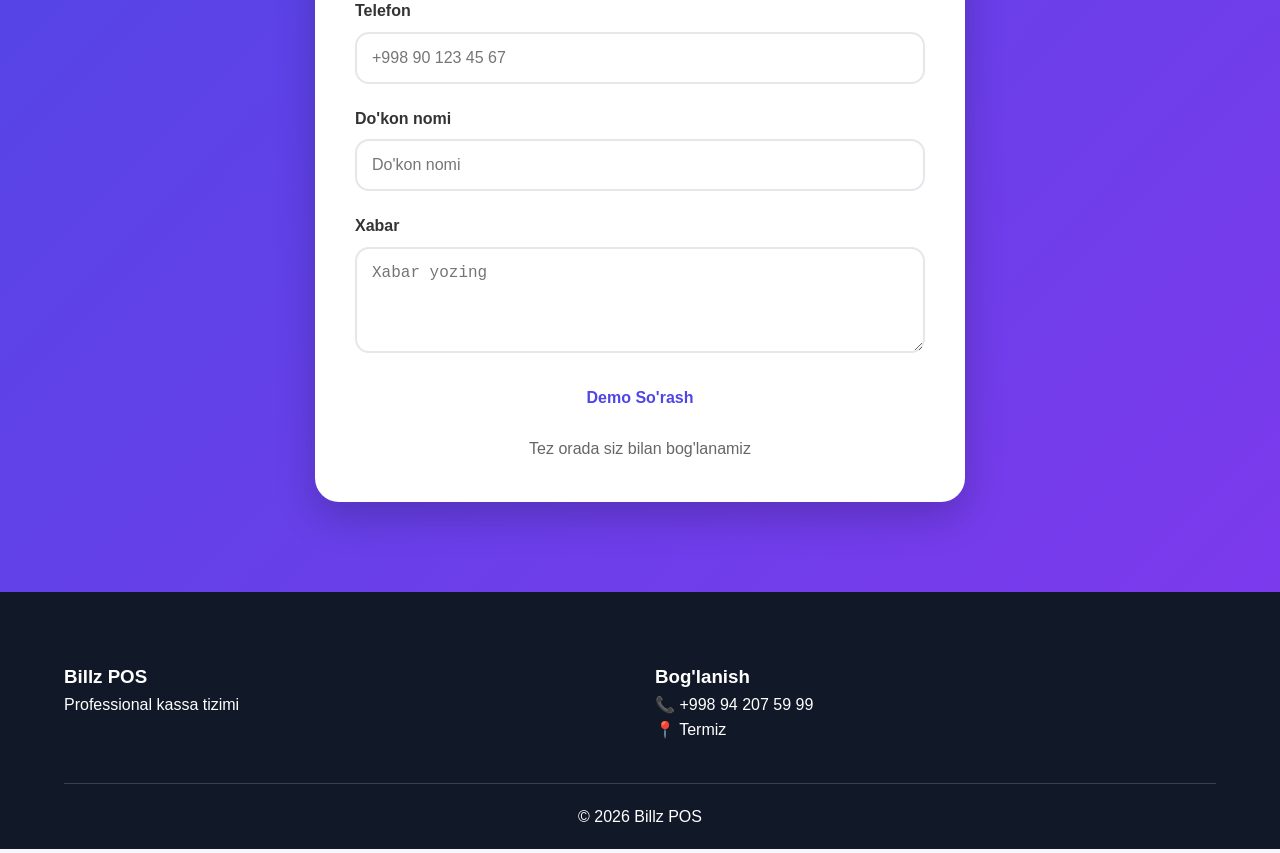
==== commit aa0e462e: "Update index.html" ====
--- a/index.html
+++ b/index.html
@@ -1,4 +1,4 @@
-[16.05.2026 10:48] ASILBEK: <!DOCTYPE html>
+
 <html lang="uz">
 <head>
 <meta charset="UTF-8">
